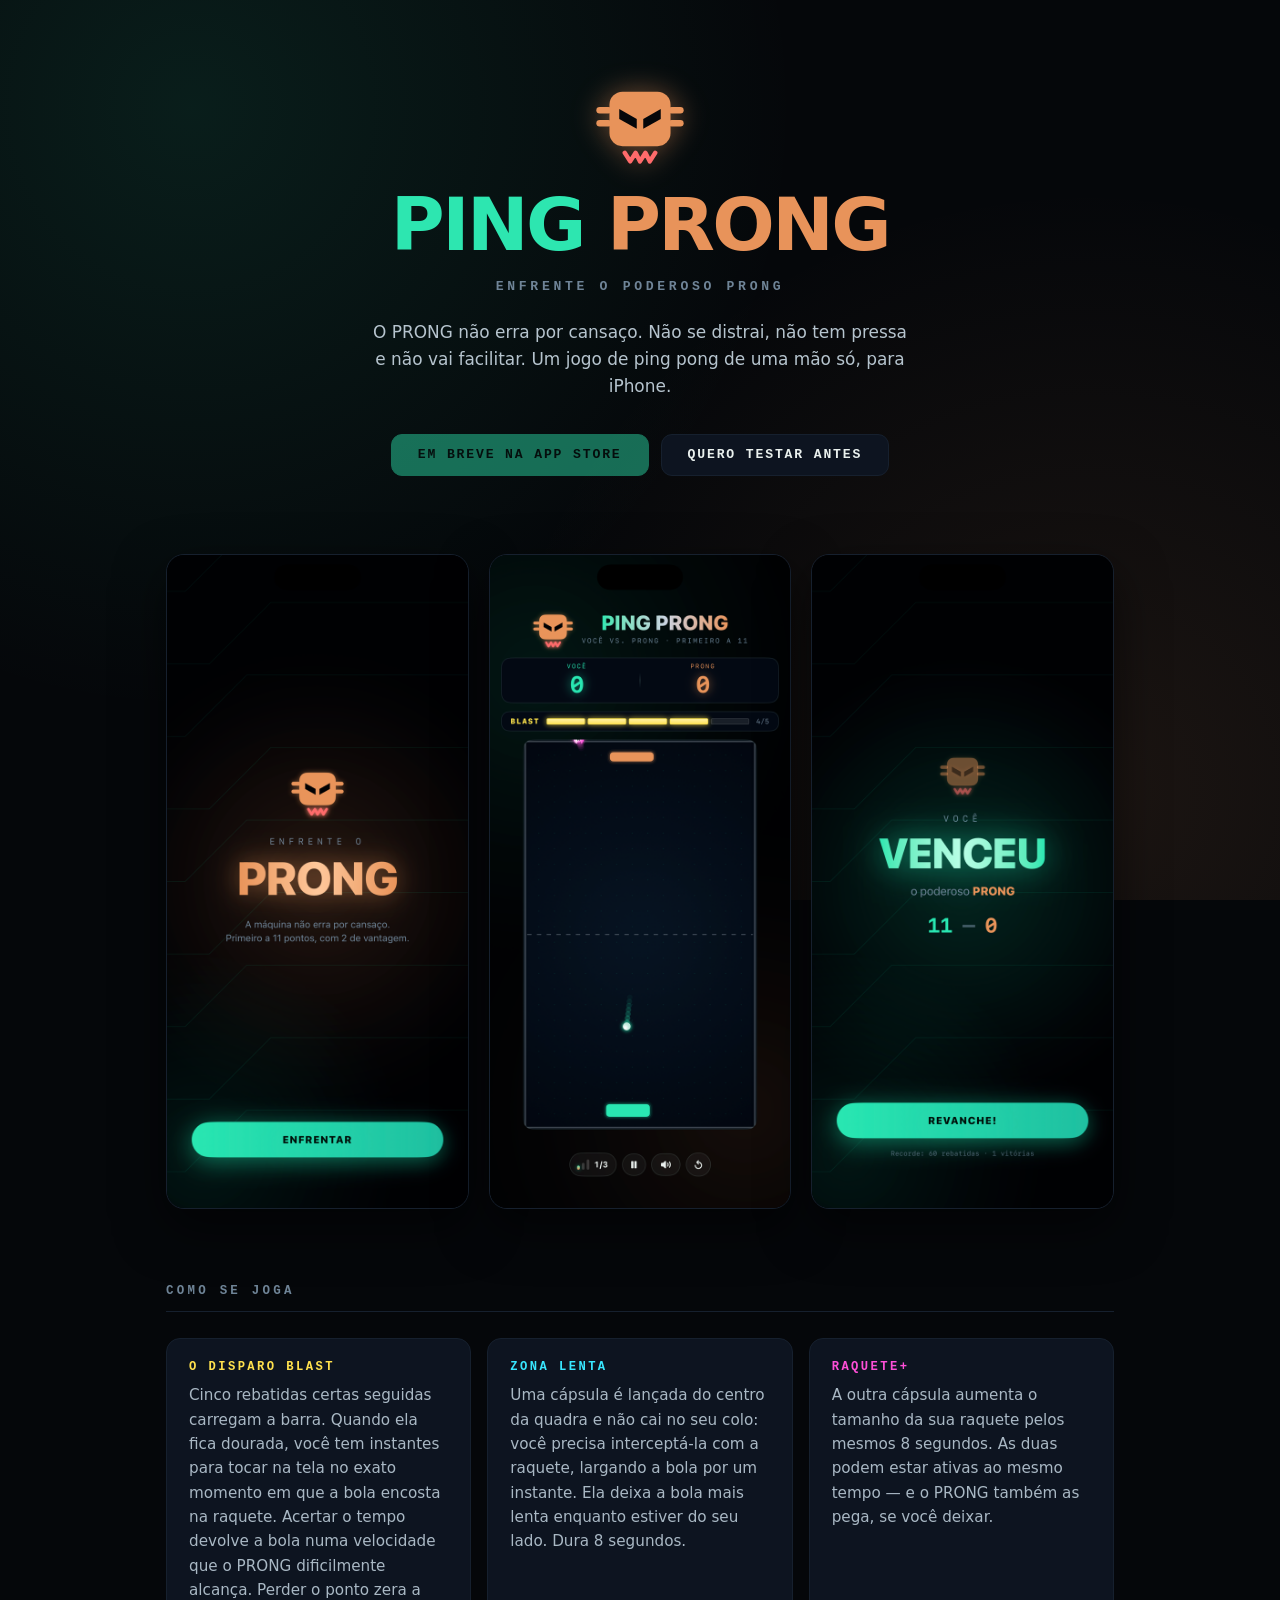
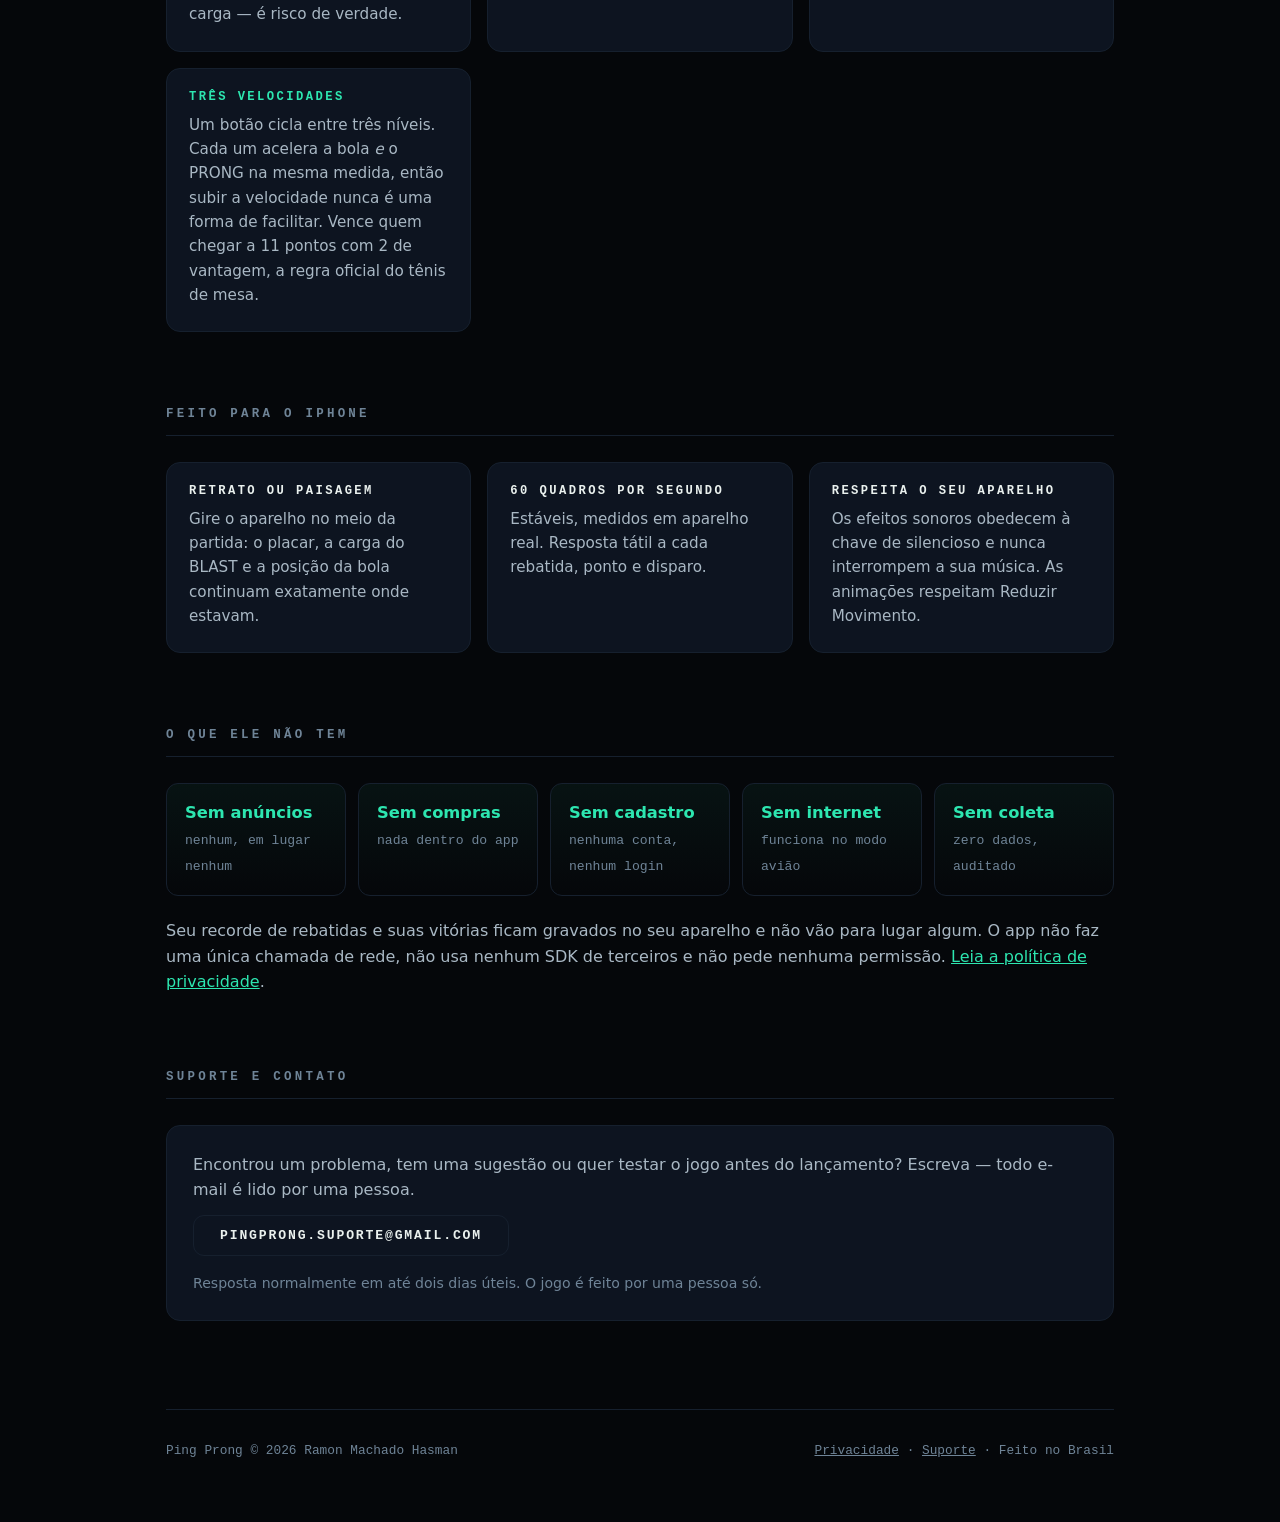
==== index.html @ 51d57780 "Página do Ping Prong" ====
<!doctype html>
<html lang="pt-BR">
<head>
<meta charset="utf-8">
<meta name="viewport" content="width=device-width, initial-scale=1">
<title>Ping Prong — Enfrente o poderoso PRONG</title>
<meta name="description" content="Jogo de ping pong para iPhone. Sem anúncios, sem compras dentro do app, sem coleta de dados. Compre uma vez e jogue offline, para sempre.">

<meta property="og:type" content="website">
<meta property="og:title" content="Ping Prong — Enfrente o poderoso PRONG">
<meta property="og:description" content="Sem anúncios, sem compras dentro do app e sem coleta de dados. Compre uma vez e jogue offline, para sempre.">
<meta property="og:image" content="icone.png">
<meta name="twitter:card" content="summary_large_image">
<link rel="icon" href="icone-web.png">

<style>
  :root{
    --bg0:#05070A; --bg1:#0B111A; --panel:#0D1420; --edge:#16202E;
    --mint:#2DE6B0; --copper:#E8935A; --danger:#FF6B6B;
    --cyan:#38E7FF; --magenta:#FF4FD8; --gold:#FFE14D;
    --ink:#EAF1EE; --muted:#6F8497;
    --mono: ui-monospace, SFMono-Regular, Menlo, "SF Mono", monospace;
    --sans: -apple-system, BlinkMacSystemFont, "Segoe UI", system-ui, sans-serif;
  }
  *{ box-sizing:border-box; }
  html{ scroll-behavior:smooth; }
  body{
    margin:0; background:var(--bg0); color:var(--ink);
    font:16px/1.6 var(--sans); -webkit-font-smoothing:antialiased;
    background-image:
      radial-gradient(circle at 15% 12%, rgba(45,230,176,.10), transparent 45%),
      radial-gradient(circle at 85% 88%, rgba(232,147,90,.10), transparent 45%);
    background-attachment:fixed;
  }
  .wrap{ max-width:62rem; margin:0 auto; padding:0 22px; }
  a{ color:var(--mint); }

  /* ---------- topo ---------- */
  header{ padding:72px 0 8px; text-align:center; }
  .mark{ width:96px; height:96px; display:block; margin:0 auto 22px;
         filter:drop-shadow(0 0 14px rgba(232,147,90,.45)); }
  h1{
    font:800 clamp(2.6rem,9vw,4.6rem)/0.95 var(--sans);
    letter-spacing:-.035em; margin:0; text-transform:uppercase;
  }
  h1 .p1{ color:var(--mint); } h1 .p2{ color:var(--copper); }
  .sub{
    font:600 .82rem/1 var(--mono); letter-spacing:.28em; text-transform:uppercase;
    color:var(--muted); margin:20px 0 0;
  }
  .pitch{ max-width:34rem; margin:26px auto 0; color:#B6C4CE; font-size:1.06rem; }

  /* ---------- botões ---------- */
  .cta{ display:flex; gap:12px; justify-content:center; flex-wrap:wrap; margin:34px 0 0; }
  .btn{
    display:inline-block; padding:13px 26px; border-radius:11px;
    font:700 .82rem/1 var(--mono); letter-spacing:.14em; text-transform:uppercase;
    text-decoration:none; border:1px solid var(--edge); transition:.16s;
  }
  .btn-primary{ background:var(--mint); color:#04120D; border-color:var(--mint); }
  .btn-primary:hover{ box-shadow:0 0 26px rgba(45,230,176,.4); transform:translateY(-1px); }
  .btn-ghost{ background:var(--panel); color:var(--ink); }
  .btn-ghost:hover{ border-color:var(--mint); color:var(--mint); }
  .btn[aria-disabled="true"]{ opacity:.45; pointer-events:none; }

  /* ---------- capturas ---------- */
  .shots{
    display:grid; grid-template-columns:repeat(3,1fr); gap:20px;
    margin:70px 0 0; align-items:start;
  }
  .shots img{
    width:100%; height:auto; display:block; border-radius:18px;
    border:1px solid var(--edge); box-shadow:0 18px 50px rgba(0,0,0,.55);
  }
  @media (max-width:640px){ .shots{ grid-template-columns:1fr; max-width:20rem; margin-inline:auto; } }

  /* ---------- seções ---------- */
  section{ padding:76px 0 0; }
  h2{
    font:700 .78rem/1 var(--mono); letter-spacing:.26em; text-transform:uppercase;
    color:var(--muted); margin:0 0 26px; padding-bottom:14px;
    border-bottom:1px solid var(--edge);
  }
  .cards{ display:grid; grid-template-columns:repeat(auto-fit,minmax(15rem,1fr)); gap:16px; }
  .card{
    background:var(--panel); border:1px solid var(--edge);
    border-radius:14px; padding:22px 22px 24px;
  }
  .card h3{
    font:700 .76rem/1 var(--mono); letter-spacing:.2em; text-transform:uppercase;
    margin:0 0 10px;
  }
  .card p{ margin:0; color:#A9B8C4; font-size:.95rem; }
  .c-gold h3{ color:var(--gold); }
  .c-cyan h3{ color:var(--cyan); }
  .c-mag h3{ color:var(--magenta); }
  .c-mint h3{ color:var(--mint); }

  /* ---------- o que não tem ---------- */
  .nots{ display:grid; grid-template-columns:repeat(auto-fit,minmax(11rem,1fr)); gap:12px; }
  .not{
    border:1px solid var(--edge); border-radius:12px; padding:18px;
    background:linear-gradient(180deg, rgba(45,230,176,.05), transparent);
  }
  .not b{ display:block; font:700 1.02rem/1.3 var(--sans); color:var(--mint); margin-bottom:3px; }
  .not span{ font:.82rem/1.4 var(--mono); color:var(--muted); }

  /* ---------- suporte ---------- */
  .box{
    background:var(--panel); border:1px solid var(--edge);
    border-radius:14px; padding:26px;
  }
  .box p{ margin:0 0 12px; color:#A9B8C4; }
  .box p:last-child{ margin-bottom:0; }

  footer{
    margin-top:88px; padding:30px 0 60px; border-top:1px solid var(--edge);
    font:.8rem/1.7 var(--mono); color:var(--muted);
    display:flex; gap:18px; flex-wrap:wrap; justify-content:space-between;
  }
  footer a{ color:var(--muted); }
  footer a:hover{ color:var(--mint); }
</style>
</head>
<body>
<div class="wrap">

  <header>
    <!-- A marca do PRONG, os mesmos caminhos de ProngMark.swift (espaço 88x88) -->
    <svg class="mark" viewBox="0 0 88 88" xmlns="http://www.w3.org/2000/svg" aria-hidden="true">
      <g fill="#E8935A">
        <rect x="4"  y="32" width="14" height="6" rx="3"/>
        <rect x="70" y="32" width="14" height="6" rx="3"/>
        <rect x="4"  y="44" width="14" height="6" rx="3"/>
        <rect x="70" y="44" width="14" height="6" rx="3"/>
        <rect x="16" y="18" width="56" height="50" rx="12"/>
      </g>
      <polyline points="30,74 35,82 40,74 44,82 49,74 53,82 58,74"
                fill="none" stroke="#FF6B6B" stroke-width="4"
                stroke-linecap="round" stroke-linejoin="round"/>
      <g fill="#05070A">
        <polygon points="25,34 41,43 41,52 25,43"/>
        <polygon points="63,34 47,43 47,52 63,43"/>
      </g>
    </svg>

    <h1><span class="p1">Ping</span> <span class="p2">Prong</span></h1>
    <p class="sub">Enfrente o poderoso PRONG</p>
    <p class="pitch">
      O PRONG não erra por cansaço. Não se distrai, não tem pressa
      e não vai facilitar. Um jogo de ping pong de uma mão só, para iPhone.
    </p>

    <!-- TROQUE quando a ficha estiver publicada: href da App Store e do TestFlight -->
    <div class="cta">
      <a class="btn btn-primary" href="#" aria-disabled="true">Em breve na App Store</a>
      <a class="btn btn-ghost" href="#suporte">Quero testar antes</a>
    </div>
  </header>

  <div class="shots">
    <img src="capturas/1-abertura-web.png" width="660" height="1434" loading="lazy"
         alt="Tela de abertura do Ping Prong, com a marca do PRONG e o botão Enfrentar.">
    <img src="capturas/2-partida-web.png" width="660" height="1434" loading="lazy"
         alt="Partida em andamento: quadra em estética de placa de circuito, placar e barra do BLAST.">
    <img src="capturas/3-vitoria-web.png" width="660" height="1434" loading="lazy"
         alt="Tela de fim de set mostrando a vitória do jogador e o botão Revanche.">
  </div>

  <section id="jogo">
    <h2>Como se joga</h2>
    <div class="cards">
      <div class="card c-gold">
        <h3>O disparo BLAST</h3>
        <p>Cinco rebatidas certas seguidas carregam a barra. Quando ela fica dourada,
           você tem instantes para tocar na tela no exato momento em que a bola encosta
           na raquete. Acertar o tempo devolve a bola numa velocidade que o PRONG
           dificilmente alcança. Perder o ponto zera a carga — é risco de verdade.</p>
      </div>
      <div class="card c-cyan">
        <h3>Zona Lenta</h3>
        <p>Uma cápsula é lançada do centro da quadra e não cai no seu colo: você
           precisa interceptá-la com a raquete, largando a bola por um instante.
           Ela deixa a bola mais lenta enquanto estiver do seu lado. Dura 8 segundos.</p>
      </div>
      <div class="card c-mag">
        <h3>Raquete+</h3>
        <p>A outra cápsula aumenta o tamanho da sua raquete pelos mesmos 8 segundos.
           As duas podem estar ativas ao mesmo tempo — e o PRONG também as pega,
           se você deixar.</p>
      </div>
      <div class="card c-mint">
        <h3>Três velocidades</h3>
        <p>Um botão cicla entre três níveis. Cada um acelera a bola <em>e</em> o PRONG
           na mesma medida, então subir a velocidade nunca é uma forma de facilitar.
           Vence quem chegar a 11 pontos com 2 de vantagem, a regra oficial do
           tênis de mesa.</p>
      </div>
    </div>
  </section>

  <section id="feito-para-iphone">
    <h2>Feito para o iPhone</h2>
    <div class="cards">
      <div class="card">
        <h3 style="color:var(--ink)">Retrato ou paisagem</h3>
        <p>Gire o aparelho no meio da partida: o placar, a carga do BLAST e a posição
           da bola continuam exatamente onde estavam.</p>
      </div>
      <div class="card">
        <h3 style="color:var(--ink)">60 quadros por segundo</h3>
        <p>Estáveis, medidos em aparelho real. Resposta tátil a cada rebatida,
           ponto e disparo.</p>
      </div>
      <div class="card">
        <h3 style="color:var(--ink)">Respeita o seu aparelho</h3>
        <p>Os efeitos sonoros obedecem à chave de silencioso e nunca interrompem a sua
           música. As animações respeitam Reduzir Movimento.</p>
      </div>
    </div>
  </section>

  <section id="o-que-nao-tem">
    <h2>O que ele não tem</h2>
    <div class="nots">
      <div class="not"><b>Sem anúncios</b><span>nenhum, em lugar nenhum</span></div>
      <div class="not"><b>Sem compras</b><span>nada dentro do app</span></div>
      <div class="not"><b>Sem cadastro</b><span>nenhuma conta, nenhum login</span></div>
      <div class="not"><b>Sem internet</b><span>funciona no modo avião</span></div>
      <div class="not"><b>Sem coleta</b><span>zero dados, auditado</span></div>
    </div>
    <p style="margin:22px 0 0; color:#A9B8C4;">
      Seu recorde de rebatidas e suas vitórias ficam gravados no seu aparelho e não
      vão para lugar algum. O app não faz uma única chamada de rede, não usa nenhum
      SDK de terceiros e não pede nenhuma permissão.
      <a href="privacidade.html">Leia a política de privacidade</a>.
    </p>
  </section>

  <section id="suporte">
    <h2>Suporte e contato</h2>
    <div class="box">
      <p>Encontrou um problema, tem uma sugestão ou quer testar o jogo antes do
         lançamento? Escreva — todo e-mail é lido por uma pessoa.</p>
      <!-- TROQUE pelo e-mail de suporte definitivo antes de publicar -->
      <p><a class="btn btn-ghost" href="mailto:pingprong.suporte@gmail.com">pingprong.suporte@gmail.com</a></p>
      <p style="font-size:.88rem; color:var(--muted); margin-top:16px;">
        Resposta normalmente em até dois dias úteis. O jogo é feito por uma pessoa só.
      </p>
    </div>
  </section>

  <footer>
    <span>Ping Prong © 2026 Ramon Machado Hasman</span>
    <span>
      <a href="privacidade.html">Privacidade</a> ·
      <a href="#suporte">Suporte</a> ·
      Feito no Brasil
    </span>
  </footer>

</div>
</body>
</html>
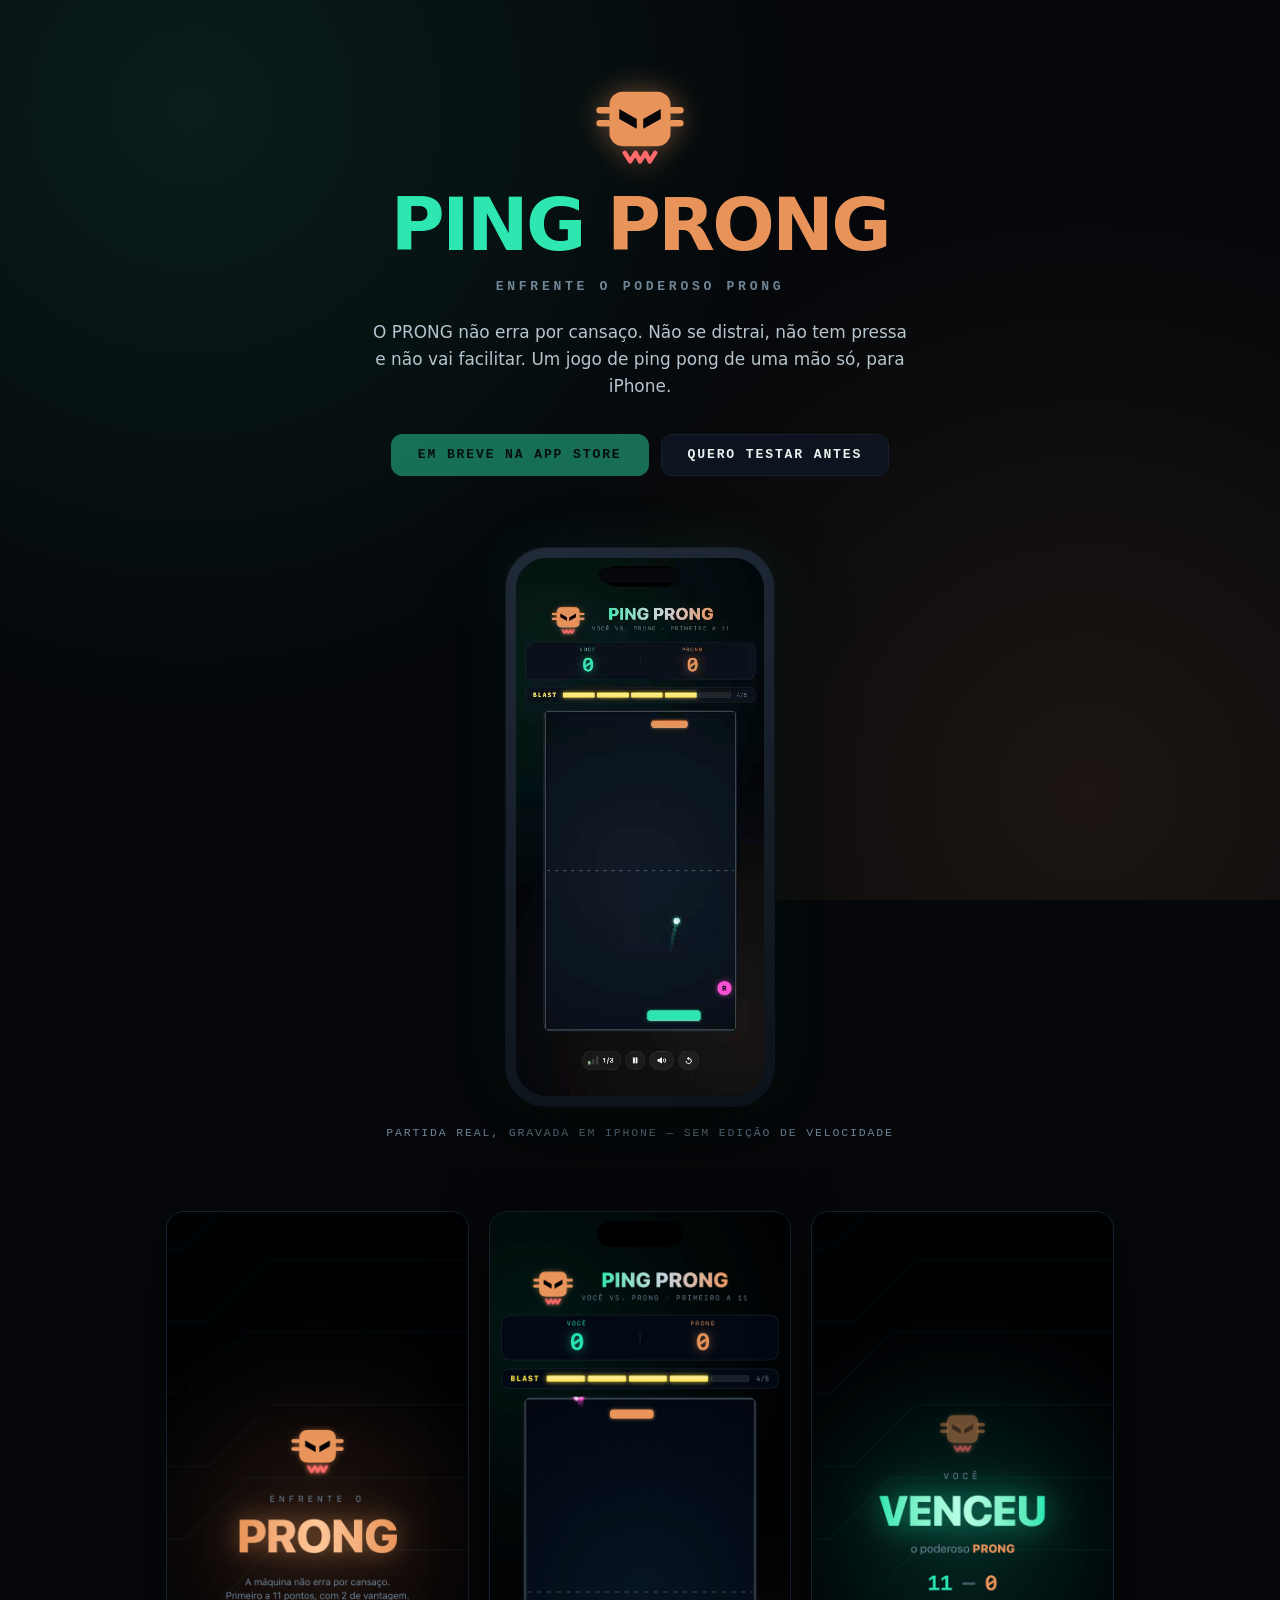
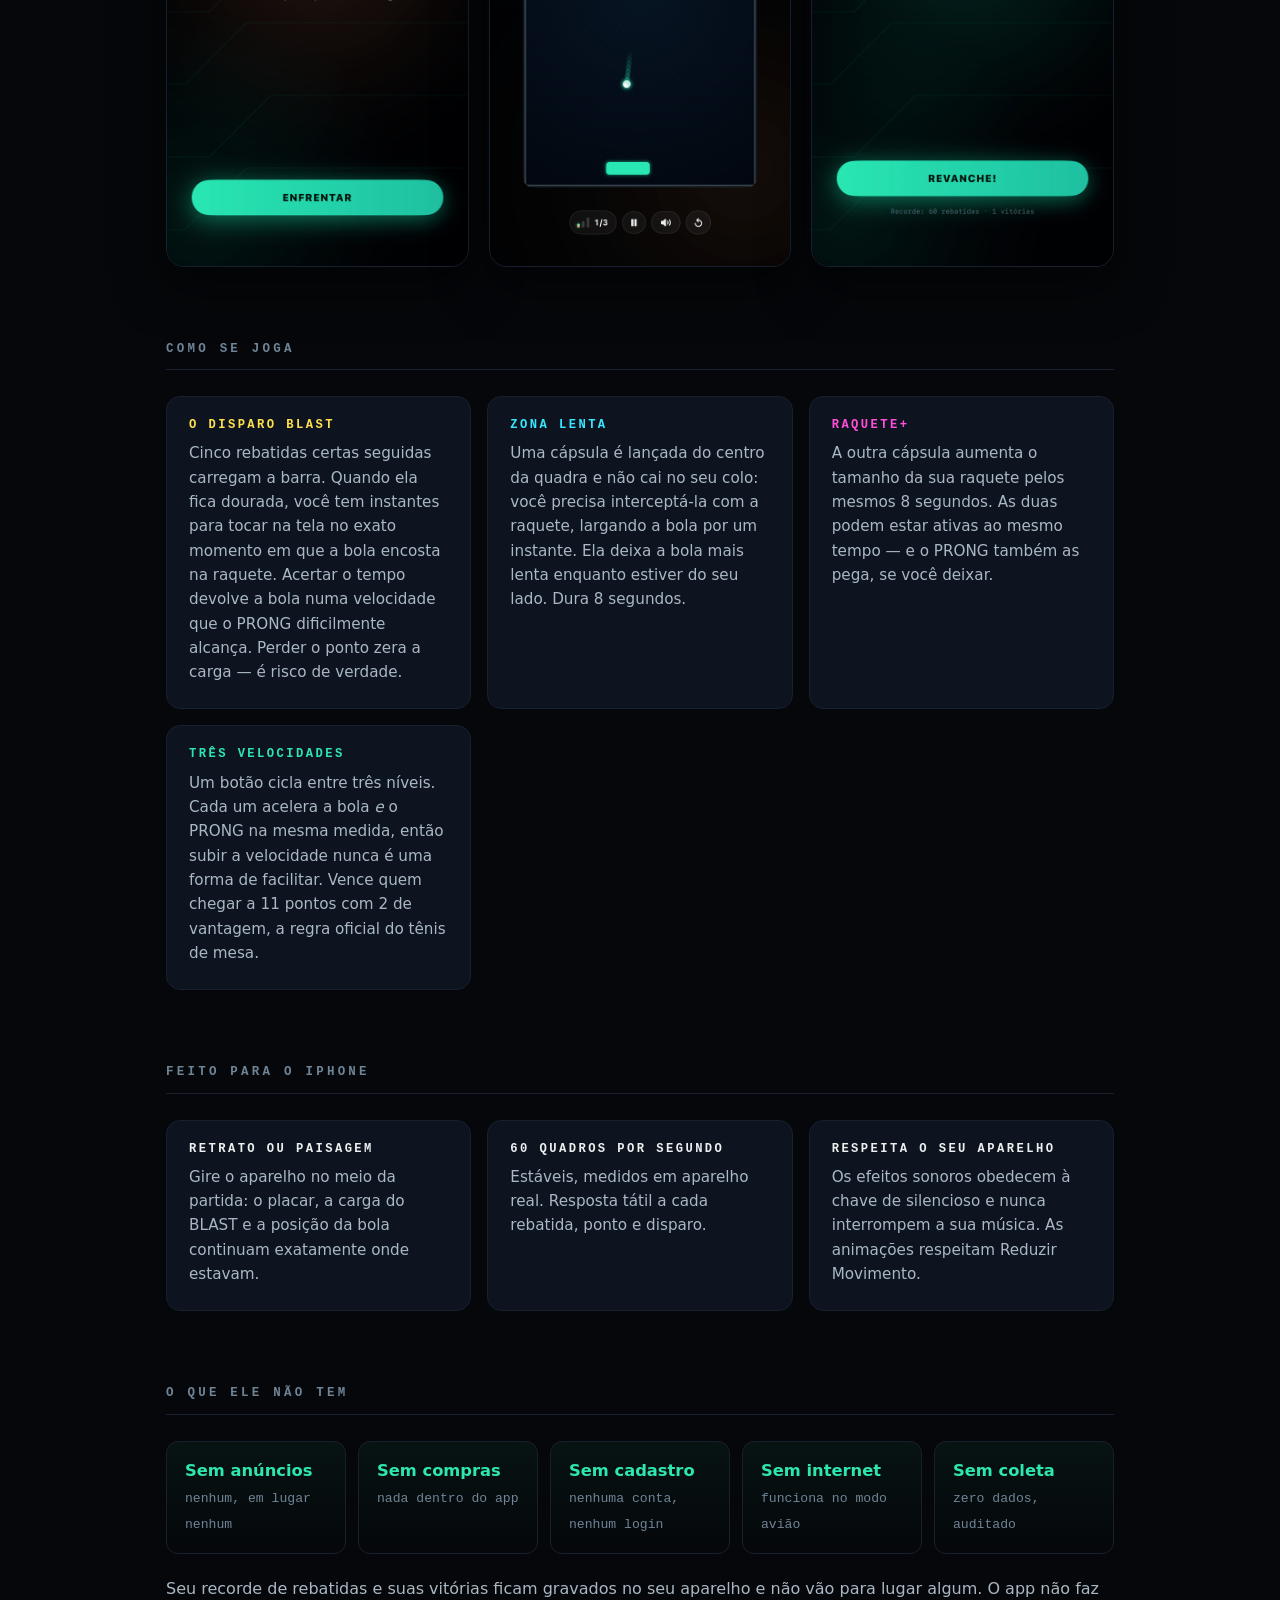
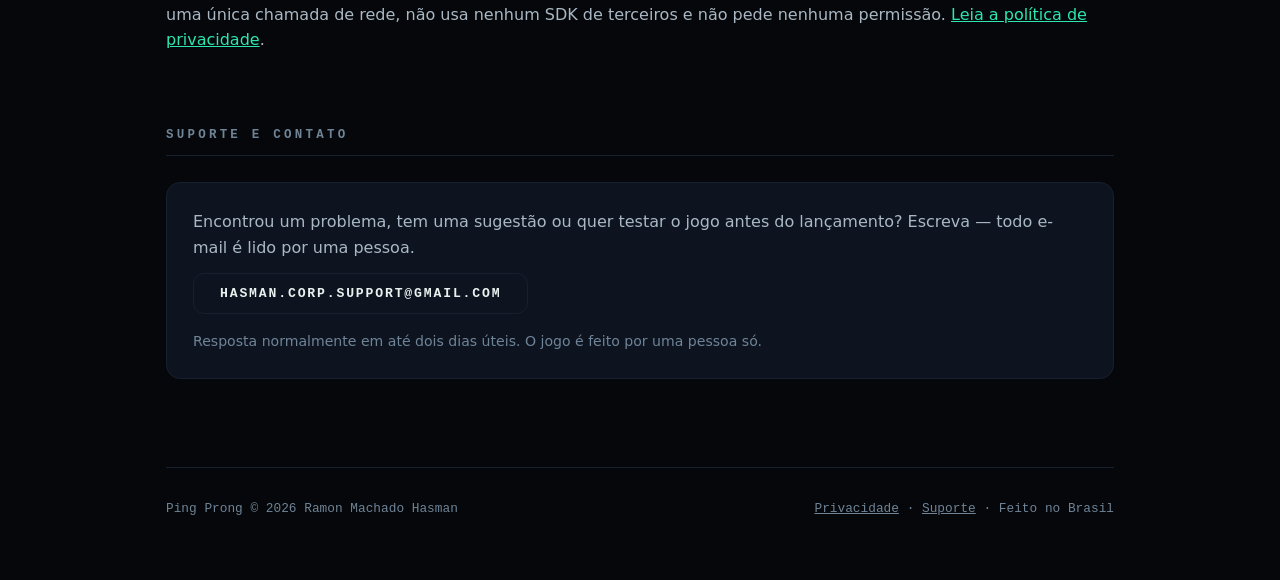
==== commit 1338b0a5: "Video do gameplay em laco na pagina" ====
--- a/index.html
+++ b/index.html
@@ -62,6 +62,29 @@
   .btn-ghost{ background:var(--panel); color:var(--ink); }
   .btn-ghost:hover{ border-color:var(--mint); color:var(--mint); }
   .btn[aria-disabled="true"]{ opacity:.45; pointer-events:none; }
+
+  /* ---------- demo em video ---------- */
+  .demo{ margin:64px 0 0; display:flex; justify-content:center; }
+  .phone{
+    position:relative; width:min(268px, 72vw);
+    padding:10px; border-radius:40px;
+    background:linear-gradient(160deg, #202A38, #0C1219);
+    box-shadow:0 26px 70px rgba(0,0,0,.7), 0 0 0 1px var(--edge),
+               0 0 60px rgba(45,230,176,.09);
+  }
+  .phone video{
+    display:block; width:100%; height:auto;
+    border-radius:31px; background:var(--bg0);
+  }
+  .phone::after{      /* a ilha dinamica, so pra dar leitura de iPhone */
+    content:""; position:absolute; top:20px; left:50%; transform:translateX(-50%);
+    width:31%; height:15px; border-radius:99px; background:#05070A;
+  }
+  .demo-legenda{
+    text-align:center; margin:18px 0 0;
+    font:.72rem/1.5 var(--mono); letter-spacing:.16em; text-transform:uppercase;
+    color:var(--muted);
+  }
 
   /* ---------- capturas ---------- */
   .shots{
@@ -158,6 +181,15 @@
     </div>
   </header>
 
+  <div class="demo">
+    <div class="phone">
+      <video src="gameplay.mp4" poster="gameplay-poster.png"
+             autoplay muted loop playsinline preload="metadata"
+             aria-label="Trecho de uma partida de Ping Prong: rally, captura de bônus e um disparo BLAST."></video>
+    </div>
+  </div>
+  <p class="demo-legenda">Partida real, gravada em iPhone — sem edição de velocidade</p>
+
   <div class="shots">
     <img src="capturas/1-abertura-web.png" width="660" height="1434" loading="lazy"
          alt="Tela de abertura do Ping Prong, com a marca do PRONG e o botão Enfrentar.">
@@ -242,8 +274,8 @@
     <div class="box">
       <p>Encontrou um problema, tem uma sugestão ou quer testar o jogo antes do
          lançamento? Escreva — todo e-mail é lido por uma pessoa.</p>
-      <!-- TROQUE pelo e-mail de suporte definitivo antes de publicar -->
-      <p><a class="btn btn-ghost" href="mailto:pingprong.suporte@gmail.com">pingprong.suporte@gmail.com</a></p>
+      <!-- E-mail de suporte oficial do app -->
+      <p><a class="btn btn-ghost" href="mailto:hasman.corp.support@gmail.com">hasman.corp.support@gmail.com</a></p>
       <p style="font-size:.88rem; color:var(--muted); margin-top:16px;">
         Resposta normalmente em até dois dias úteis. O jogo é feito por uma pessoa só.
       </p>
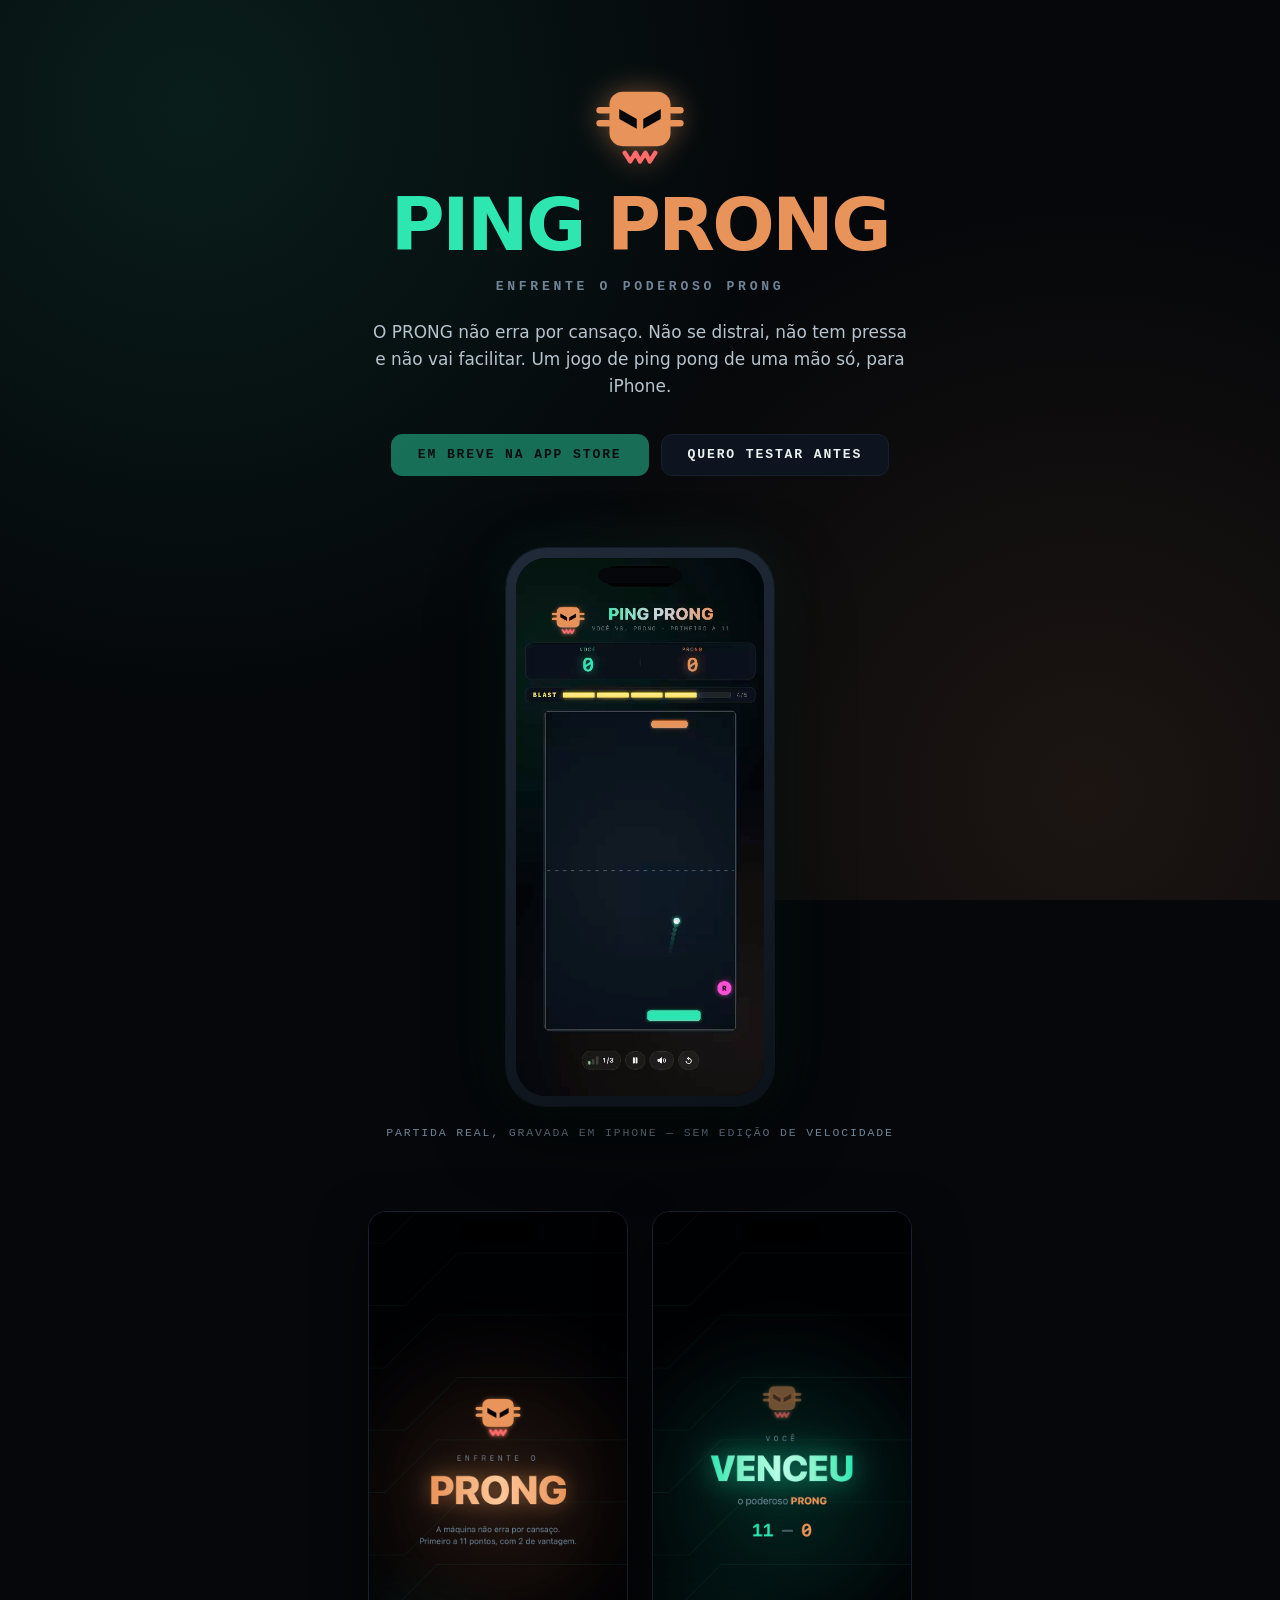
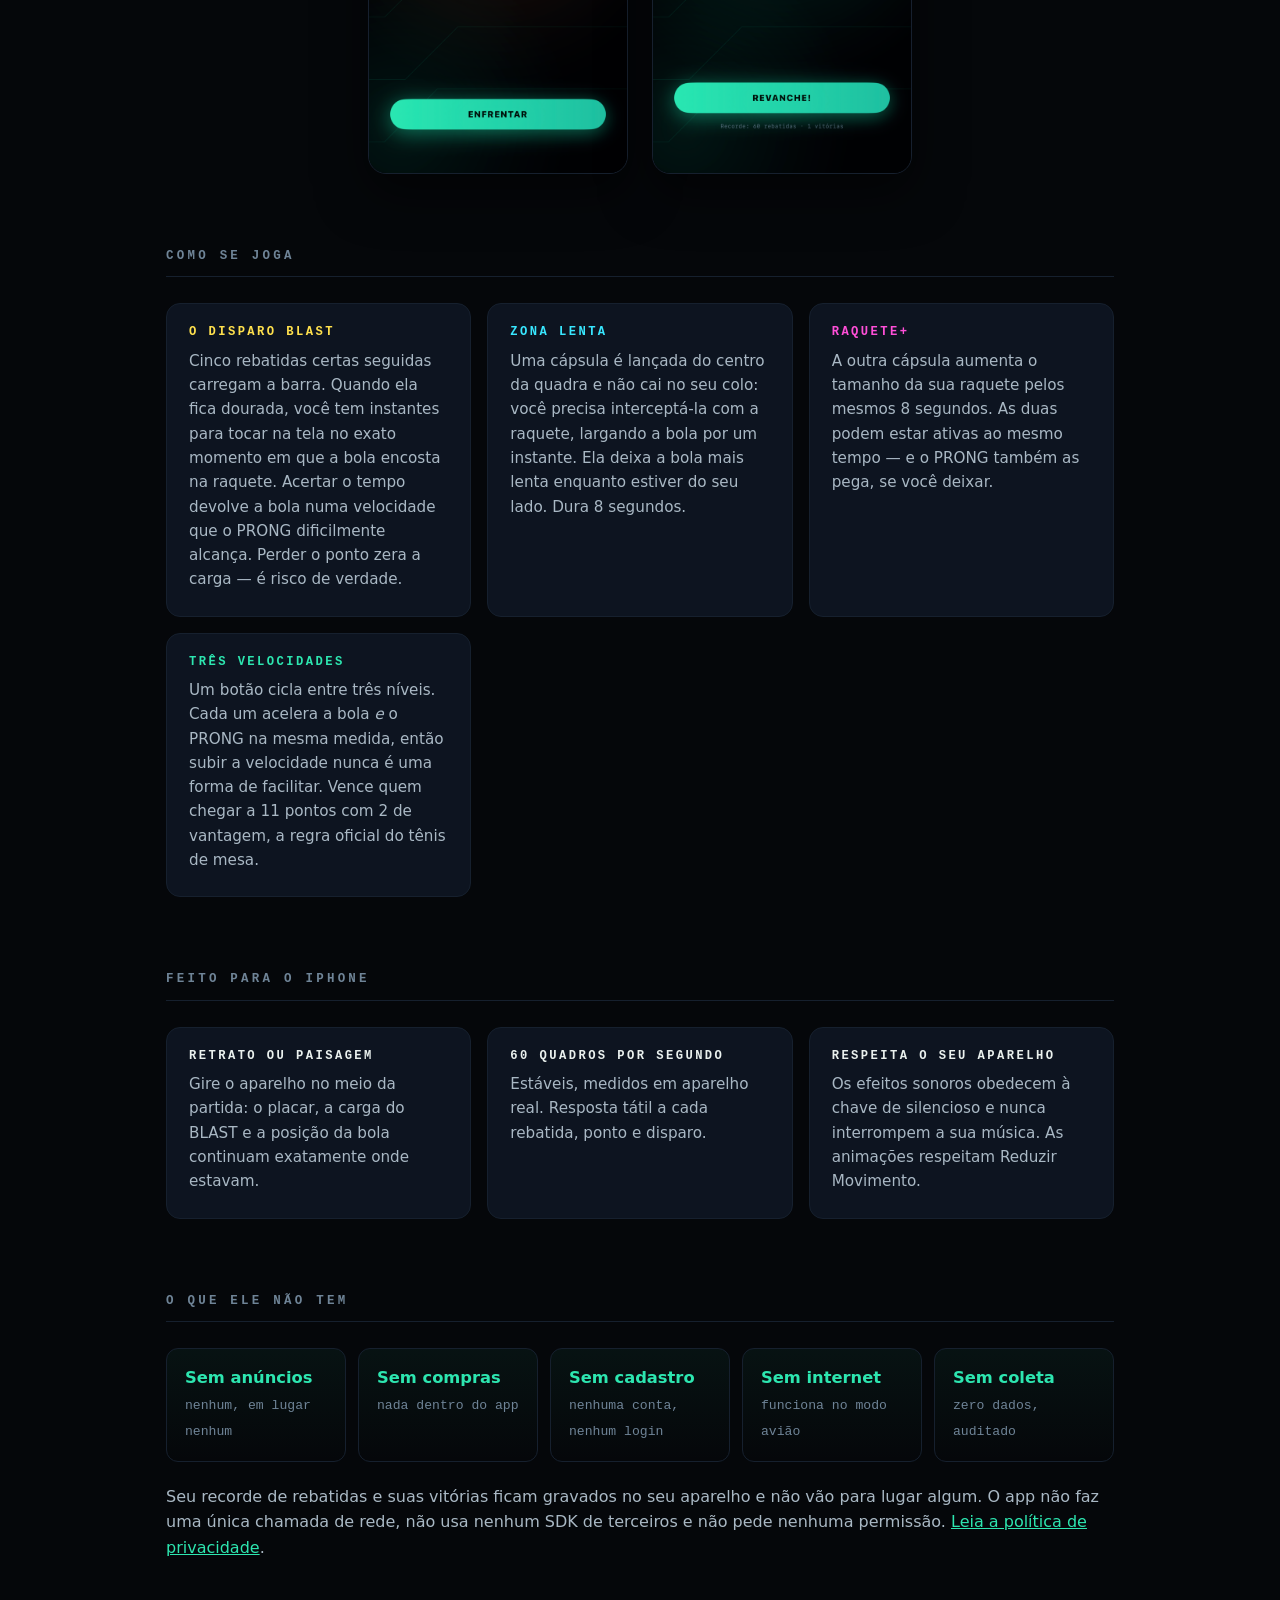
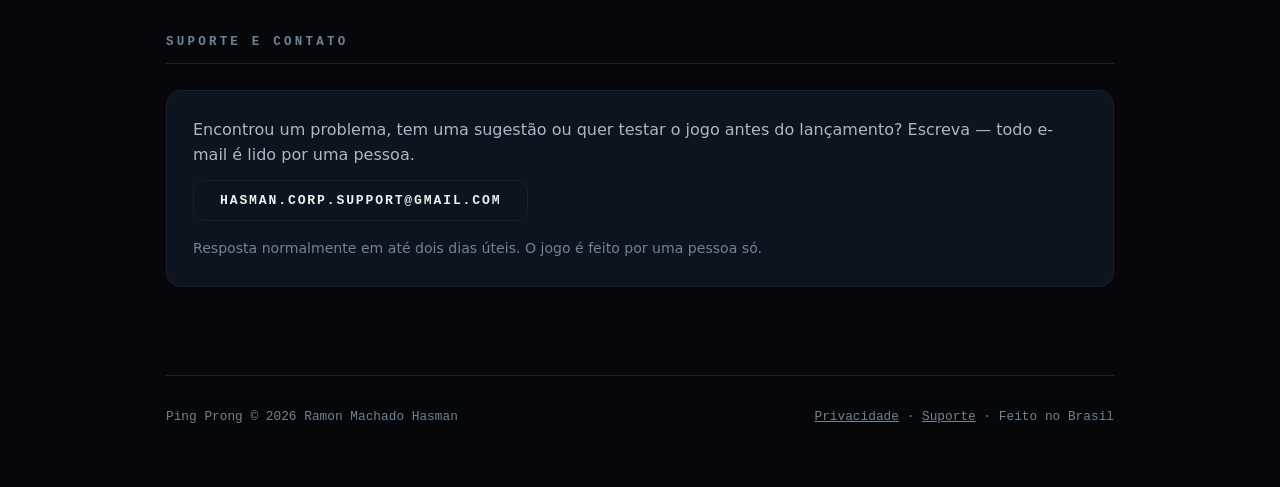
==== commit 7802bf0d: "Capturas: fora a da partida, que repetia o video" ====
--- a/index.html
+++ b/index.html
@@ -88,14 +88,14 @@
 
   /* ---------- capturas ---------- */
   .shots{
-    display:grid; grid-template-columns:repeat(3,1fr); gap:20px;
-    margin:70px 0 0; align-items:start;
+    display:grid; grid-template-columns:repeat(2,1fr); gap:24px;
+    margin:70px auto 0; align-items:start; max-width:34rem;
   }
   .shots img{
     width:100%; height:auto; display:block; border-radius:18px;
     border:1px solid var(--edge); box-shadow:0 18px 50px rgba(0,0,0,.55);
   }
-  @media (max-width:640px){ .shots{ grid-template-columns:1fr; max-width:20rem; margin-inline:auto; } }
+  @media (max-width:640px){ .shots{ grid-template-columns:1fr; max-width:19rem; } }
 
   /* ---------- seções ---------- */
   section{ padding:76px 0 0; }
@@ -193,8 +193,6 @@
   <div class="shots">
     <img src="capturas/1-abertura-web.png" width="660" height="1434" loading="lazy"
          alt="Tela de abertura do Ping Prong, com a marca do PRONG e o botão Enfrentar.">
-    <img src="capturas/2-partida-web.png" width="660" height="1434" loading="lazy"
-         alt="Partida em andamento: quadra em estética de placa de circuito, placar e barra do BLAST.">
     <img src="capturas/3-vitoria-web.png" width="660" height="1434" loading="lazy"
          alt="Tela de fim de set mostrando a vitória do jogador e o botão Revanche.">
   </div>
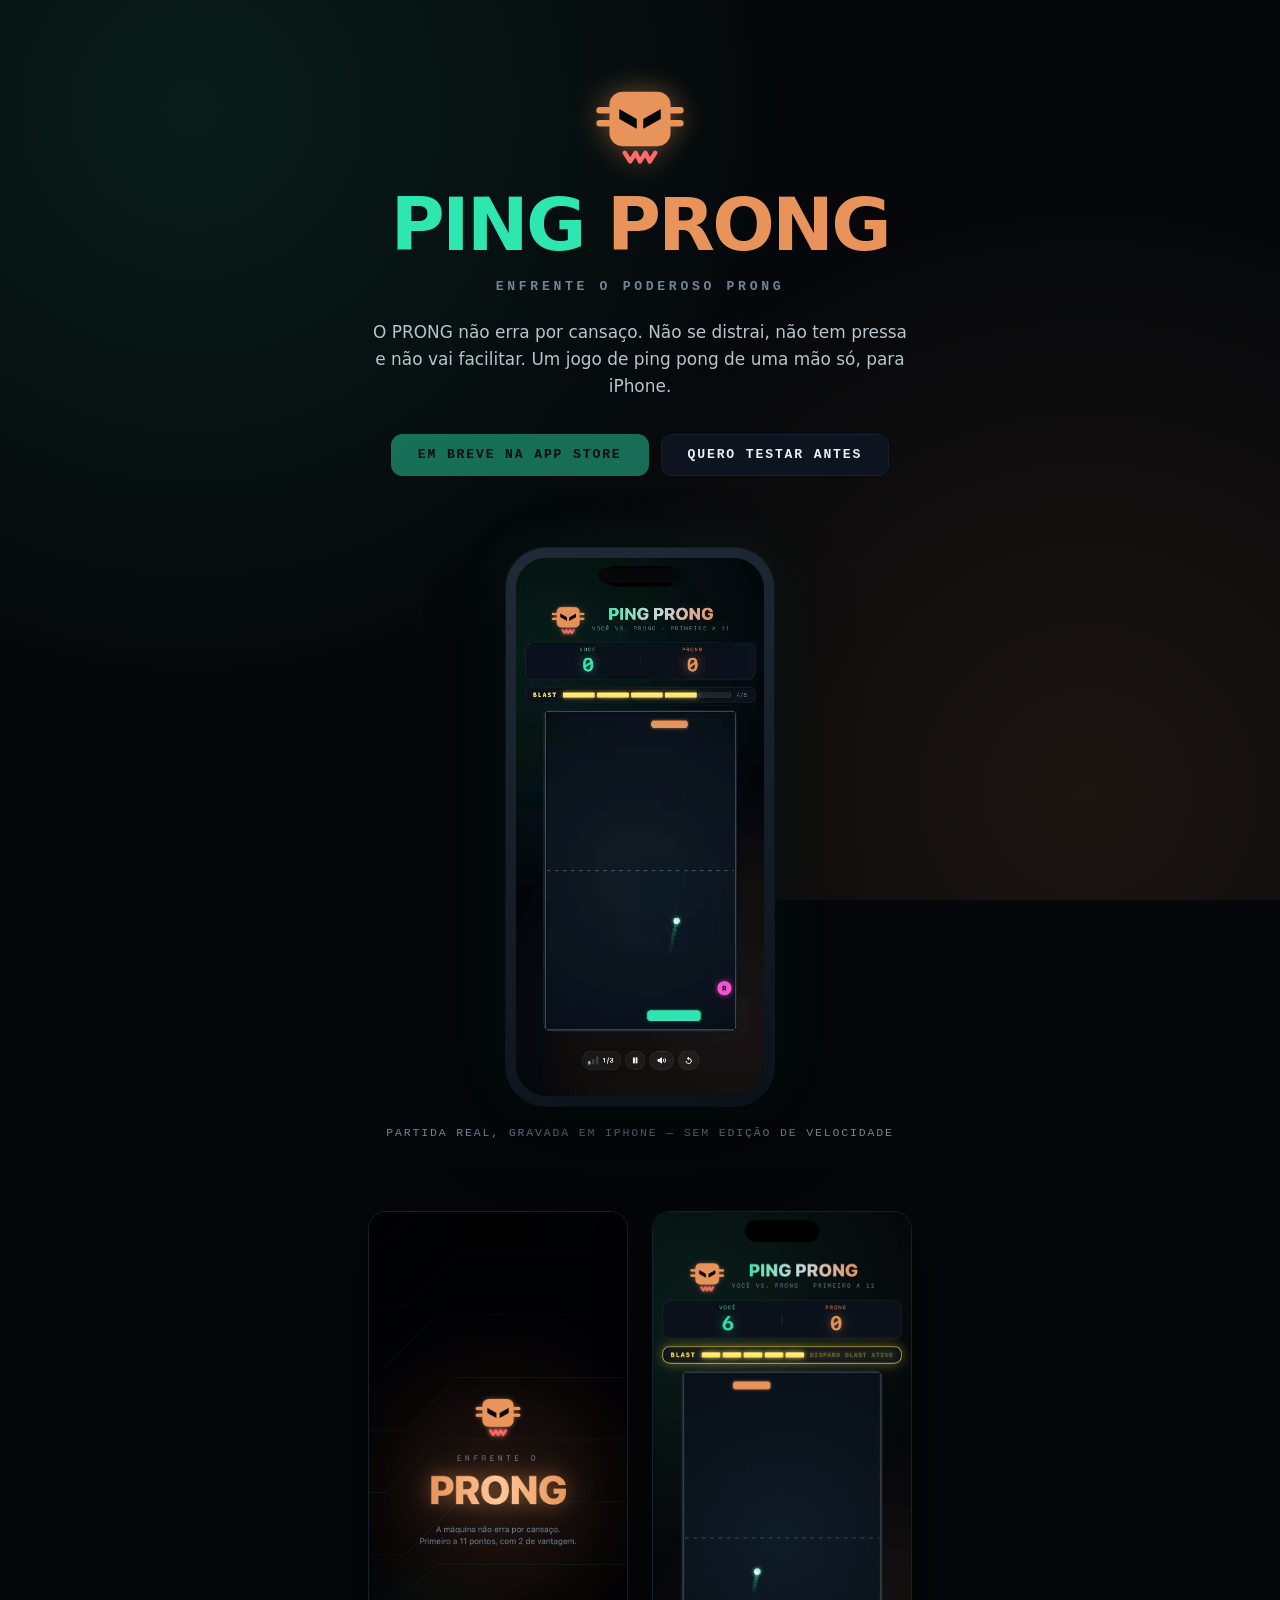
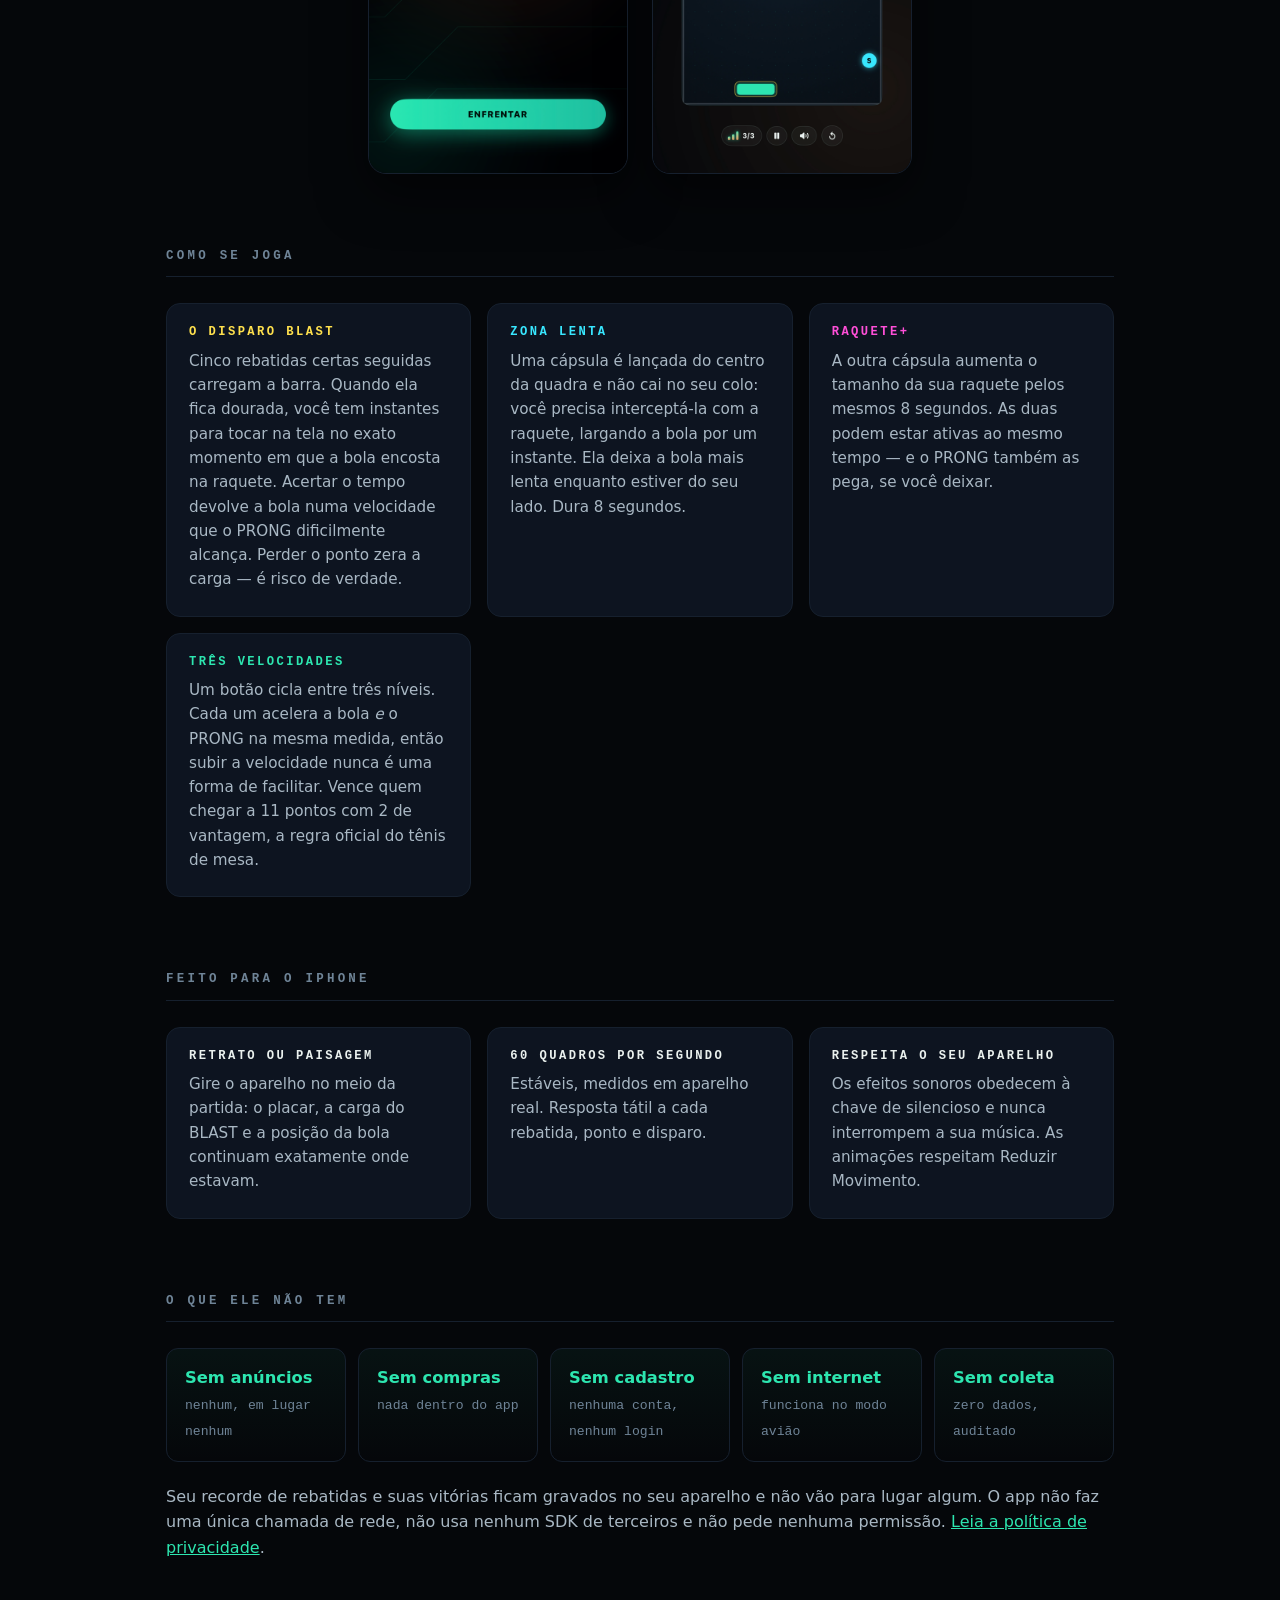
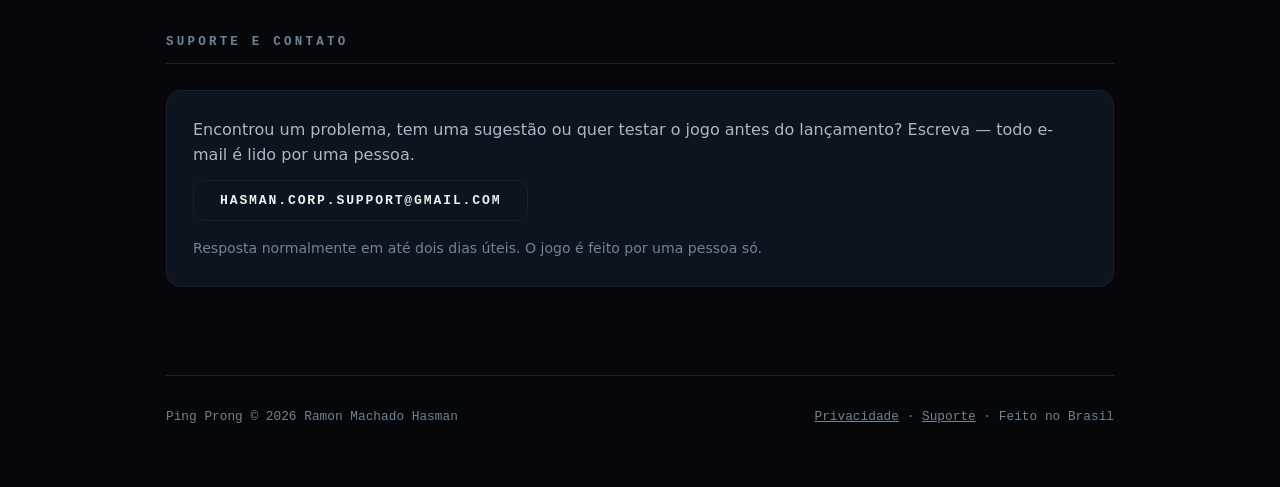
==== commit 1a1114a9: "Captura: sai a vitoria, entra o BLAST carregado" ====
--- a/index.html
+++ b/index.html
@@ -193,8 +193,8 @@
   <div class="shots">
     <img src="capturas/1-abertura-web.png" width="660" height="1434" loading="lazy"
          alt="Tela de abertura do Ping Prong, com a marca do PRONG e o botão Enfrentar.">
-    <img src="capturas/3-vitoria-web.png" width="660" height="1434" loading="lazy"
-         alt="Tela de fim de set mostrando a vitória do jogador e o botão Revanche.">
+    <img src="capturas/2-blast-web.png" width="660" height="1434" loading="lazy"
+         alt="Partida com a barra do BLAST carregada: barra dourada, anel dourado na raquete do jogador e uma cápsula de Zona Lenta na quadra.">
   </div>
 
   <section id="jogo">
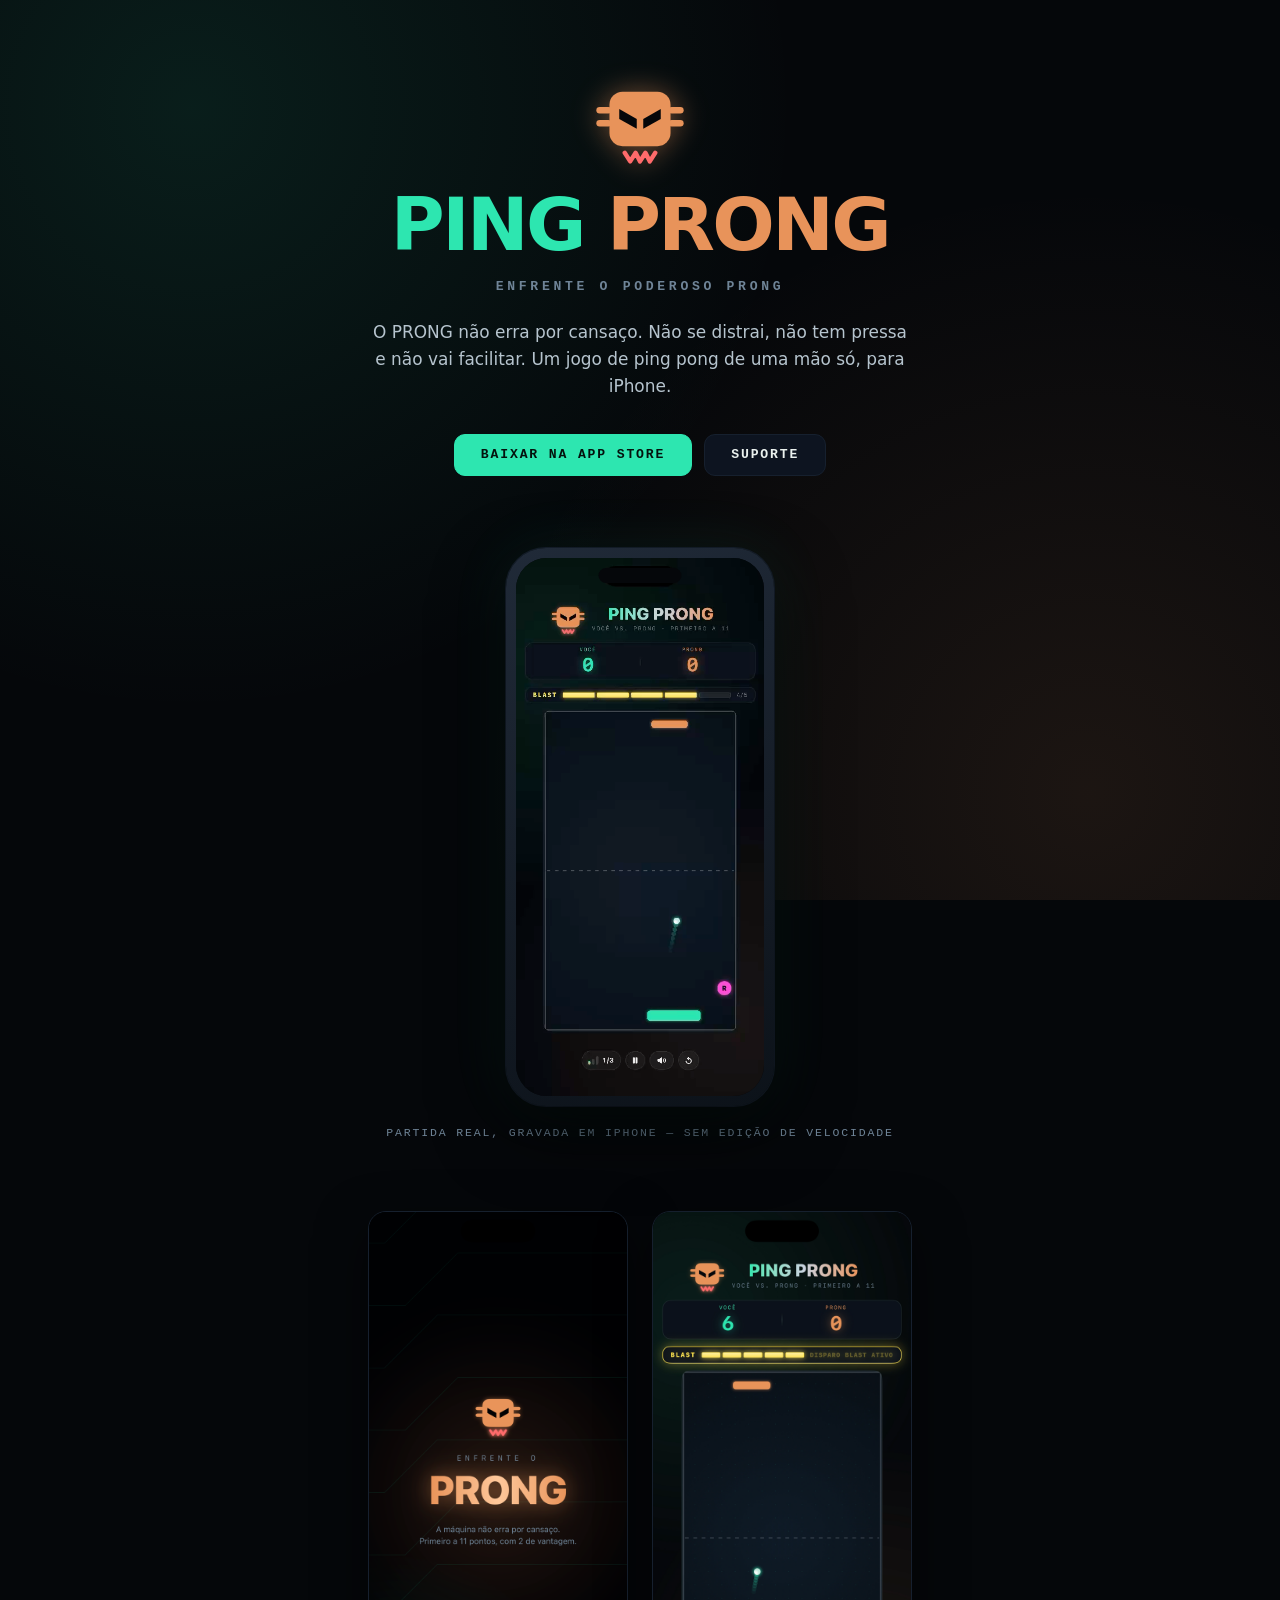
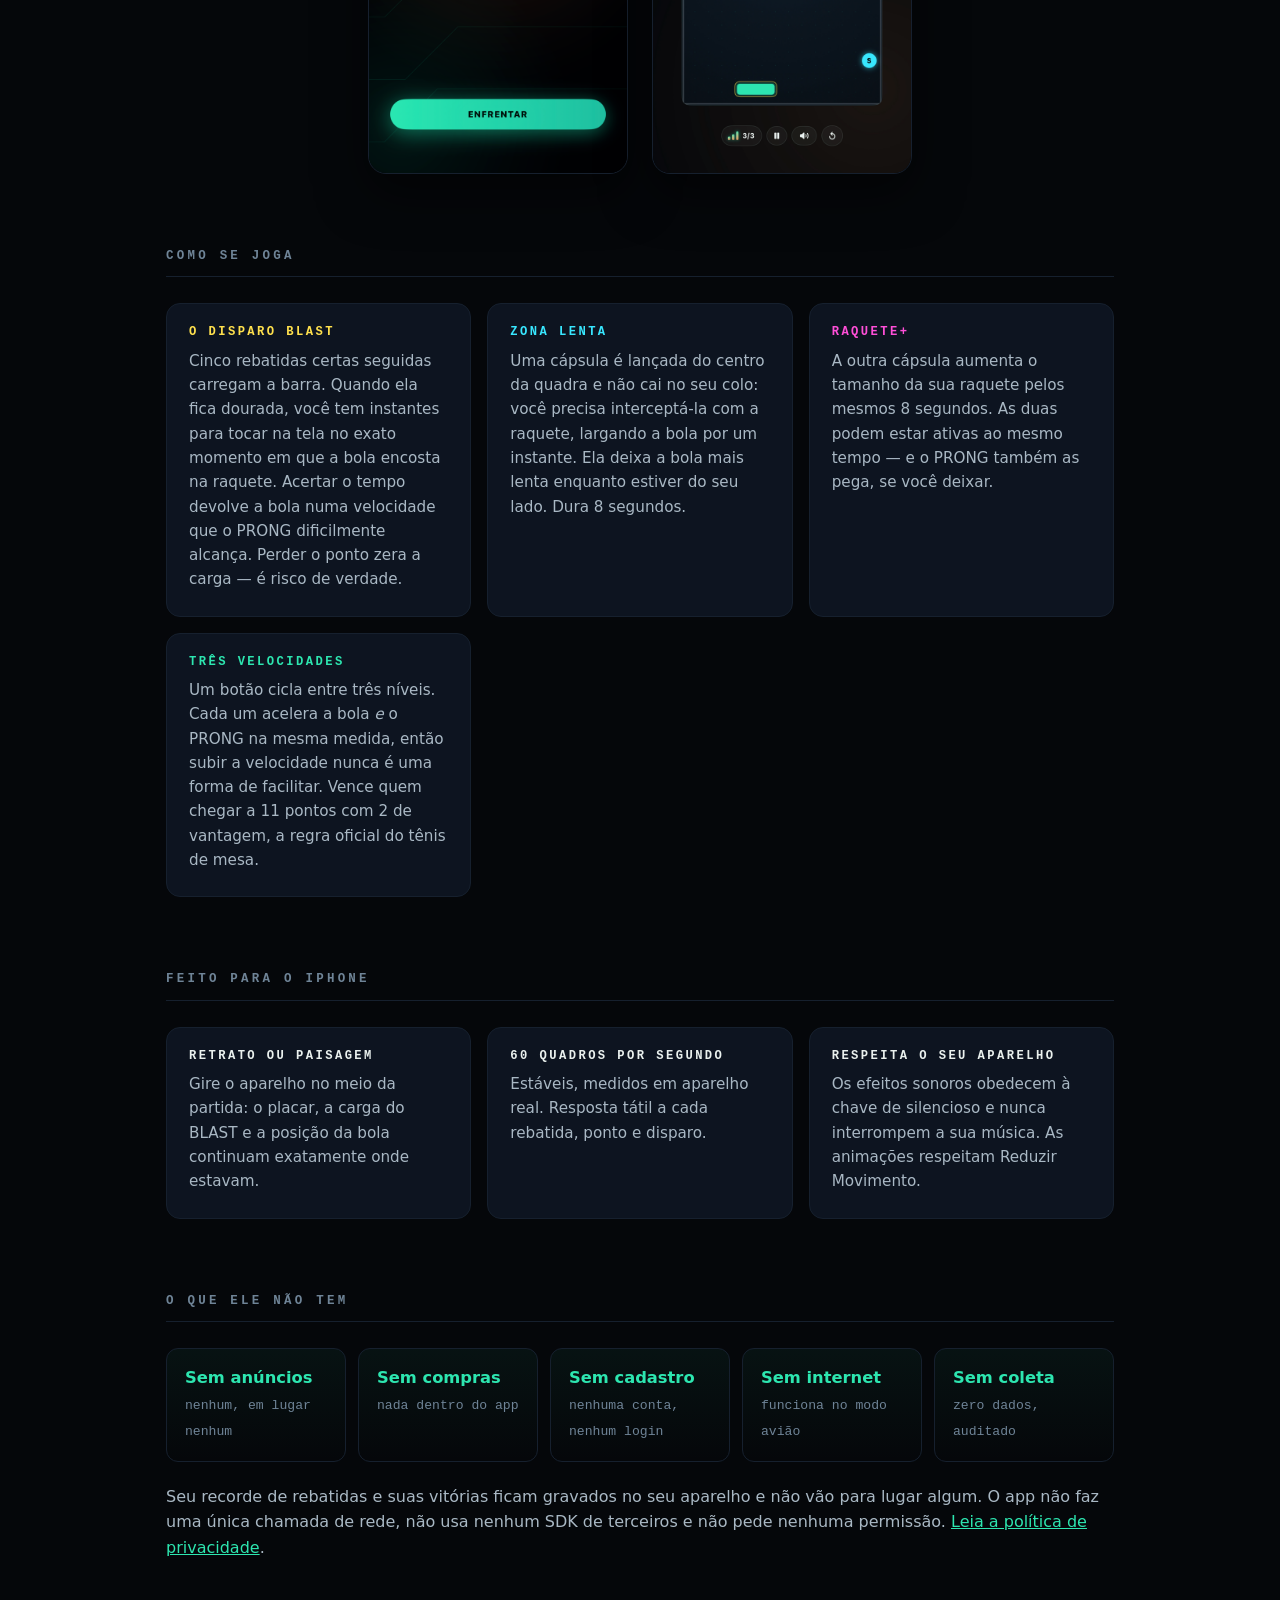
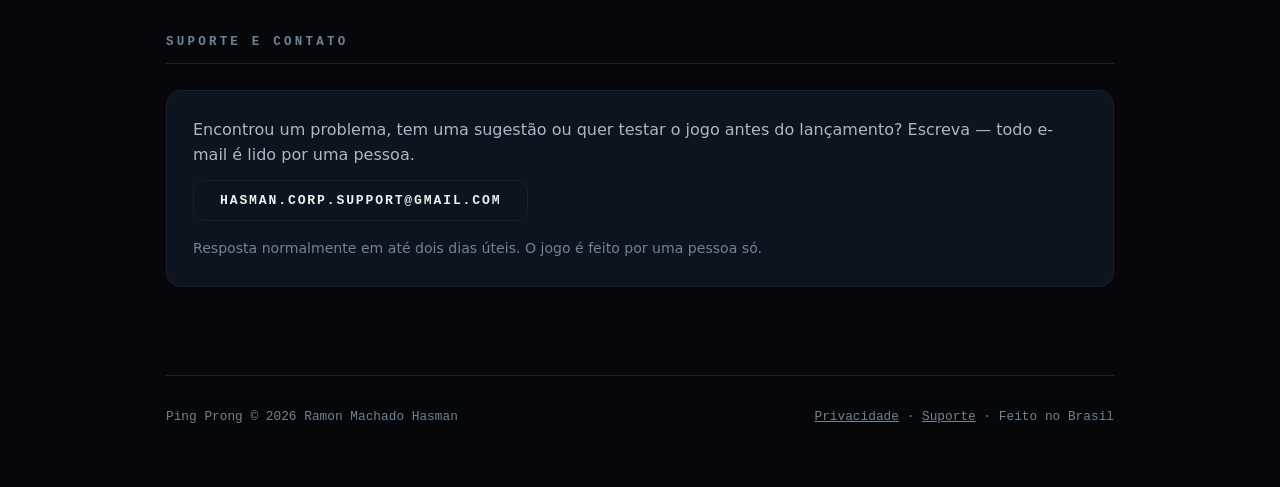
==== commit 82d3f4f8: "Aponta o botão principal para a App Store O app foi publicado em 8 de agosto. O botão estava desativ" ====
--- a/index.html
+++ b/index.html
@@ -174,10 +174,11 @@
       e não vai facilitar. Um jogo de ping pong de uma mão só, para iPhone.
     </p>
 
-    <!-- TROQUE quando a ficha estiver publicada: href da App Store e do TestFlight -->
+    <!-- TROQUE quando abrir teste público: href do TestFlight no botão secundário -->
     <div class="cta">
-      <a class="btn btn-primary" href="#" aria-disabled="true">Em breve na App Store</a>
-      <a class="btn btn-ghost" href="#suporte">Quero testar antes</a>
+      <a class="btn btn-primary"
+         href="https://apps.apple.com/br/app/ping-prong/id6797659988">Baixar na App Store</a>
+      <a class="btn btn-ghost" href="#suporte">Suporte</a>
     </div>
   </header>
 
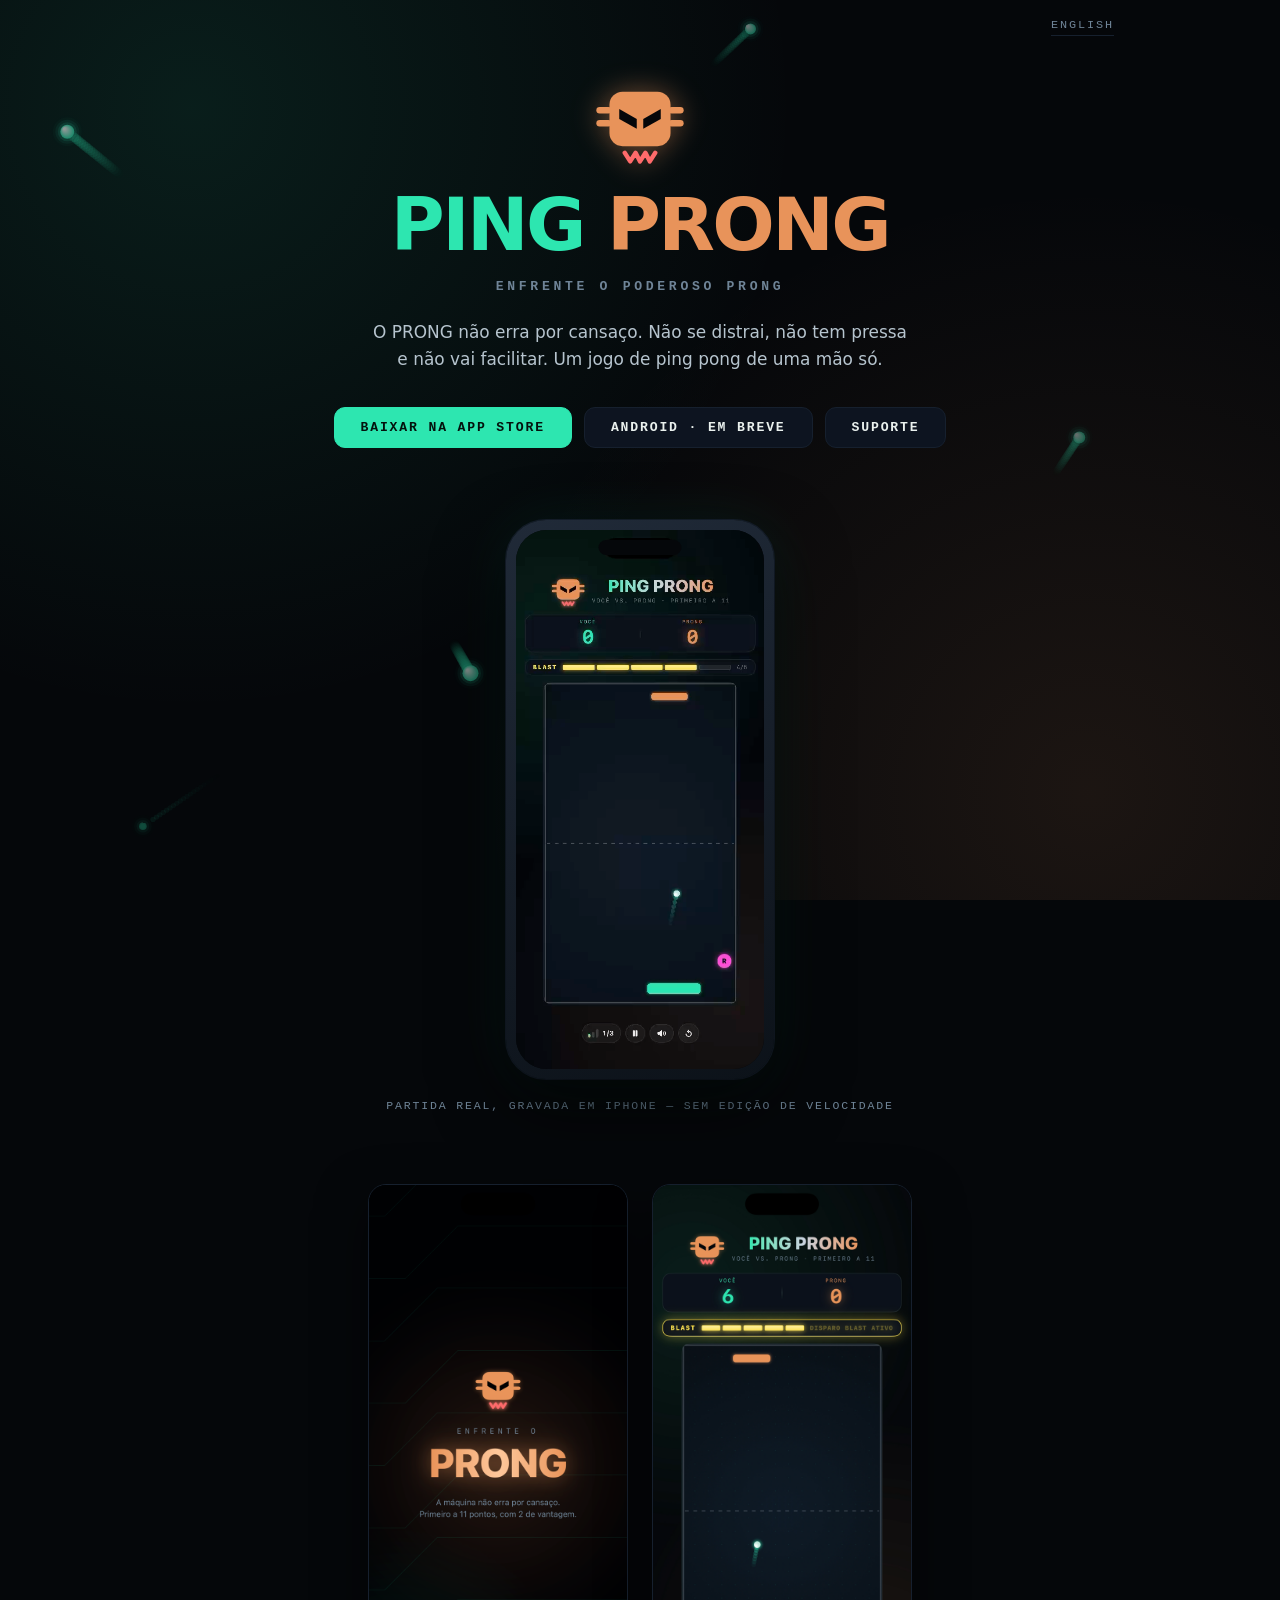
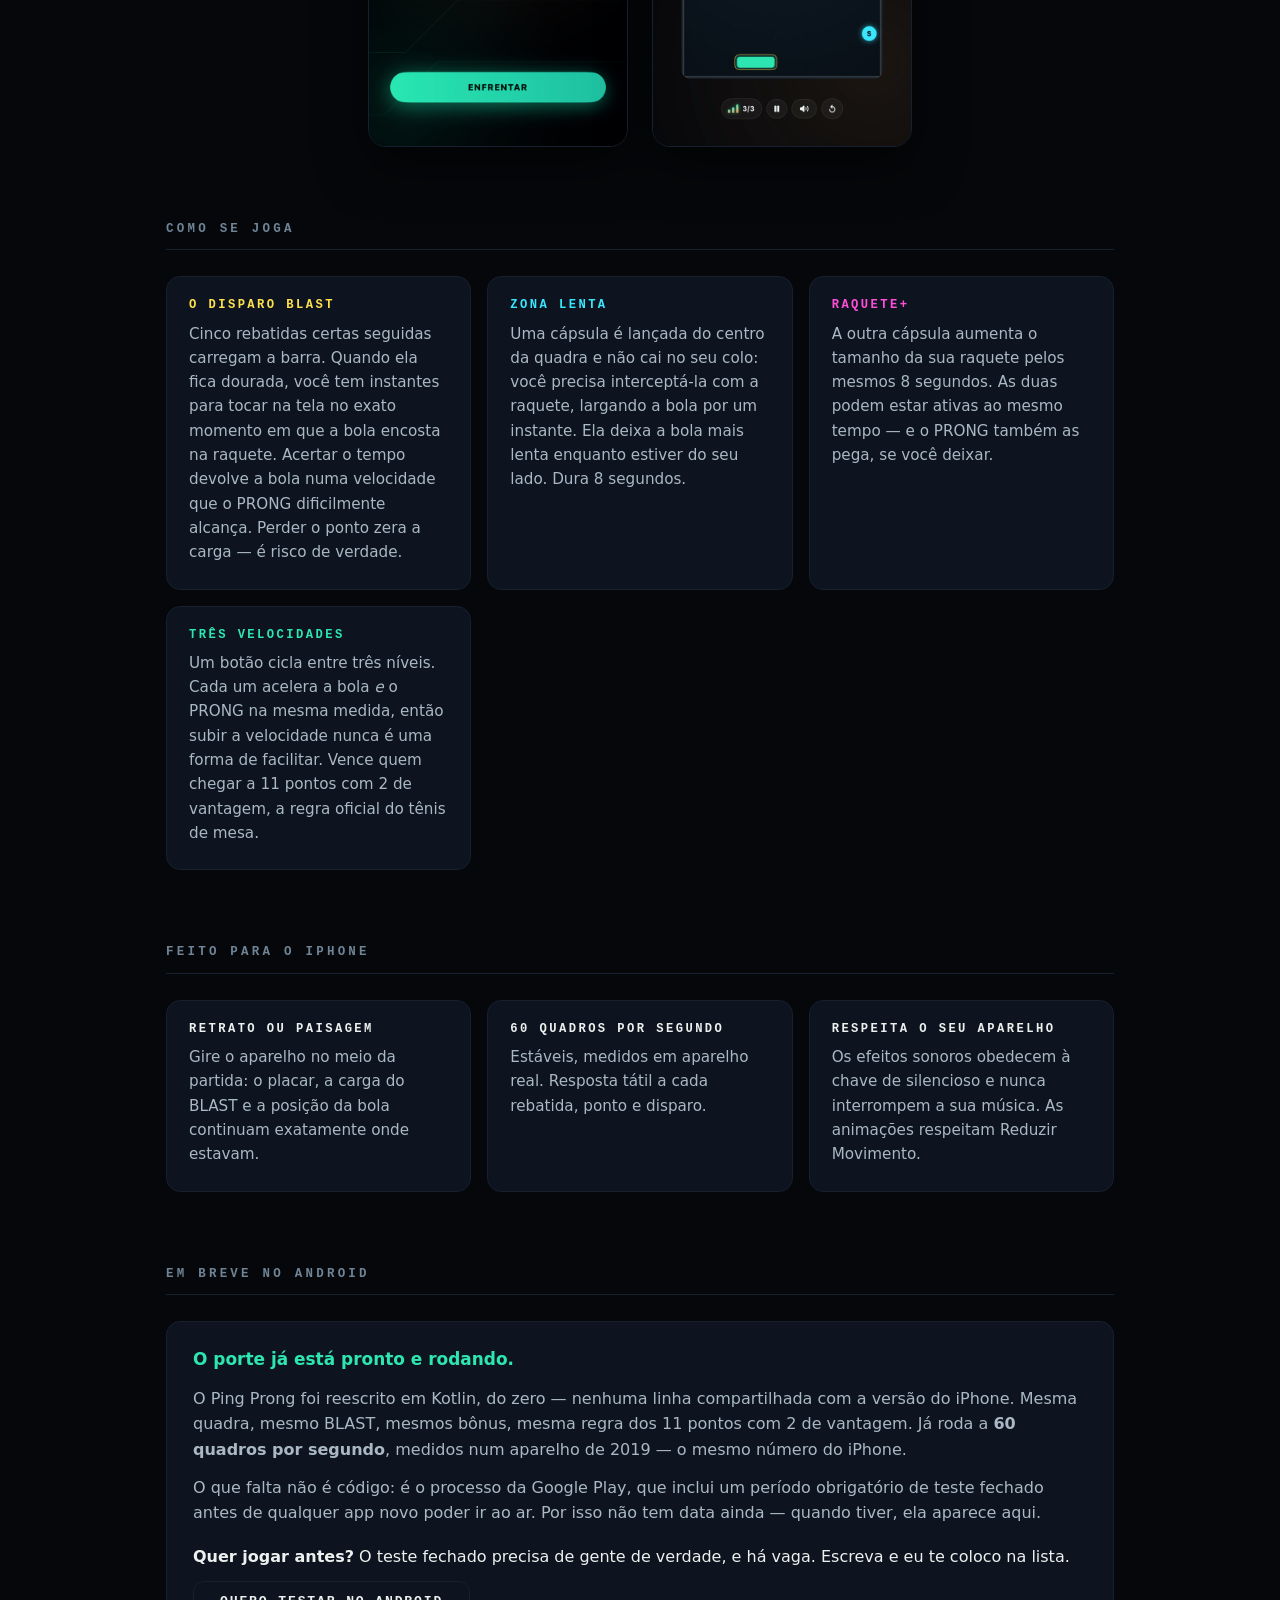
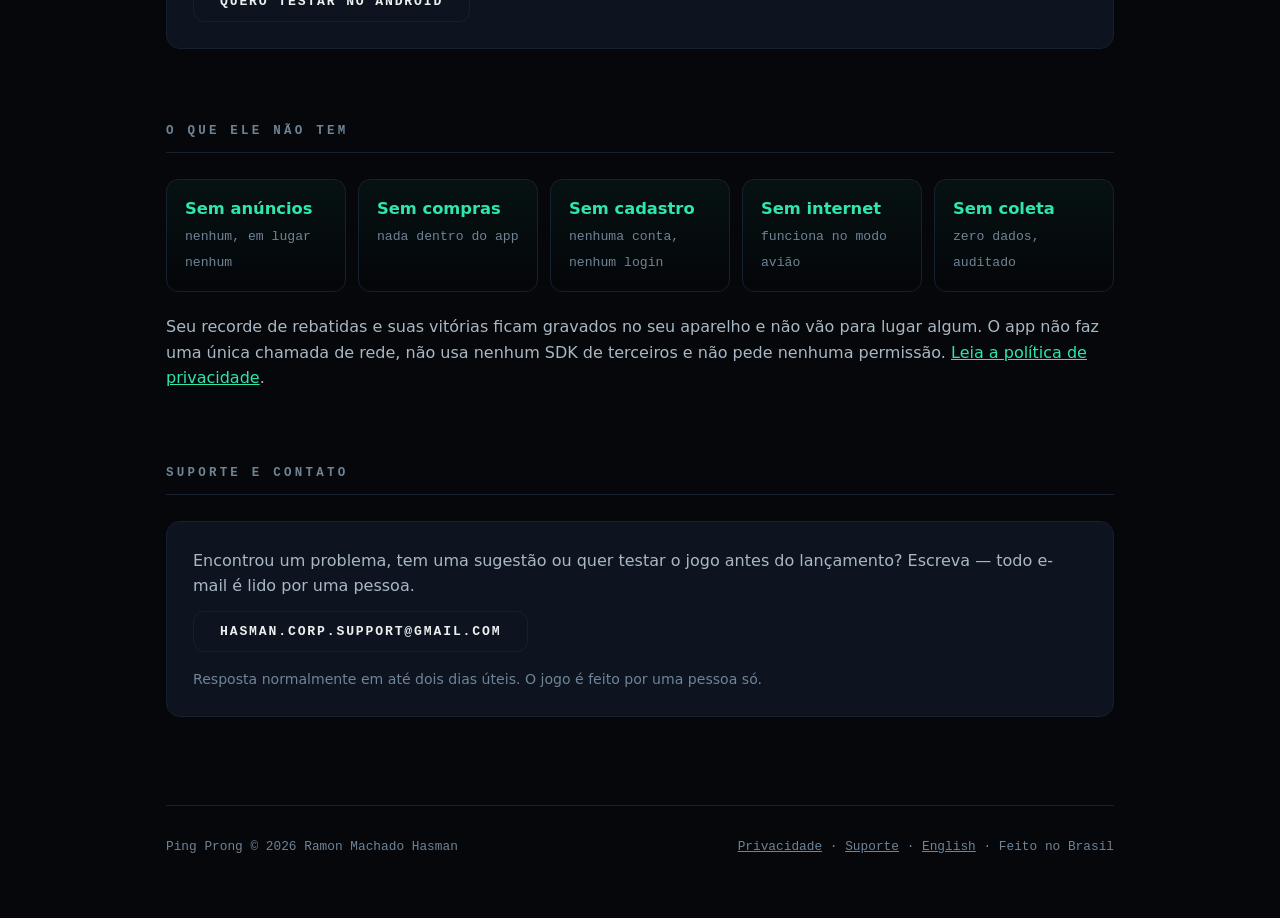
==== commit e4ccf807: "Bolas do BLAST, aviso do Android e a página em inglês Três mudanças que vieram juntas.  **As bolas.*" ====
--- a/index.html
+++ b/index.html
@@ -4,149 +4,26 @@
 <meta charset="utf-8">
 <meta name="viewport" content="width=device-width, initial-scale=1">
 <title>Ping Prong — Enfrente o poderoso PRONG</title>
-<meta name="description" content="Jogo de ping pong para iPhone. Sem anúncios, sem compras dentro do app, sem coleta de dados. Compre uma vez e jogue offline, para sempre.">
+<meta name="description" content="Jogo de ping pong para iPhone, e em breve para Android. Sem anúncios, sem compras dentro do app, sem coleta de dados. Jogue offline, para sempre.">
 
 <meta property="og:type" content="website">
 <meta property="og:title" content="Ping Prong — Enfrente o poderoso PRONG">
-<meta property="og:description" content="Sem anúncios, sem compras dentro do app e sem coleta de dados. Compre uma vez e jogue offline, para sempre.">
+<meta property="og:description" content="Na App Store, e em breve no Android. Sem anúncios, sem compras dentro do app e sem coleta de dados. Jogue offline, para sempre.">
 <meta property="og:image" content="icone.png">
 <meta name="twitter:card" content="summary_large_image">
 <link rel="icon" href="icone-web.png">
 
-<style>
-  :root{
-    --bg0:#05070A; --bg1:#0B111A; --panel:#0D1420; --edge:#16202E;
-    --mint:#2DE6B0; --copper:#E8935A; --danger:#FF6B6B;
-    --cyan:#38E7FF; --magenta:#FF4FD8; --gold:#FFE14D;
-    --ink:#EAF1EE; --muted:#6F8497;
-    --mono: ui-monospace, SFMono-Regular, Menlo, "SF Mono", monospace;
-    --sans: -apple-system, BlinkMacSystemFont, "Segoe UI", system-ui, sans-serif;
-  }
-  *{ box-sizing:border-box; }
-  html{ scroll-behavior:smooth; }
-  body{
-    margin:0; background:var(--bg0); color:var(--ink);
-    font:16px/1.6 var(--sans); -webkit-font-smoothing:antialiased;
-    background-image:
-      radial-gradient(circle at 15% 12%, rgba(45,230,176,.10), transparent 45%),
-      radial-gradient(circle at 85% 88%, rgba(232,147,90,.10), transparent 45%);
-    background-attachment:fixed;
-  }
-  .wrap{ max-width:62rem; margin:0 auto; padding:0 22px; }
-  a{ color:var(--mint); }
-
-  /* ---------- topo ---------- */
-  header{ padding:72px 0 8px; text-align:center; }
-  .mark{ width:96px; height:96px; display:block; margin:0 auto 22px;
-         filter:drop-shadow(0 0 14px rgba(232,147,90,.45)); }
-  h1{
-    font:800 clamp(2.6rem,9vw,4.6rem)/0.95 var(--sans);
-    letter-spacing:-.035em; margin:0; text-transform:uppercase;
-  }
-  h1 .p1{ color:var(--mint); } h1 .p2{ color:var(--copper); }
-  .sub{
-    font:600 .82rem/1 var(--mono); letter-spacing:.28em; text-transform:uppercase;
-    color:var(--muted); margin:20px 0 0;
-  }
-  .pitch{ max-width:34rem; margin:26px auto 0; color:#B6C4CE; font-size:1.06rem; }
-
-  /* ---------- botões ---------- */
-  .cta{ display:flex; gap:12px; justify-content:center; flex-wrap:wrap; margin:34px 0 0; }
-  .btn{
-    display:inline-block; padding:13px 26px; border-radius:11px;
-    font:700 .82rem/1 var(--mono); letter-spacing:.14em; text-transform:uppercase;
-    text-decoration:none; border:1px solid var(--edge); transition:.16s;
-  }
-  .btn-primary{ background:var(--mint); color:#04120D; border-color:var(--mint); }
-  .btn-primary:hover{ box-shadow:0 0 26px rgba(45,230,176,.4); transform:translateY(-1px); }
-  .btn-ghost{ background:var(--panel); color:var(--ink); }
-  .btn-ghost:hover{ border-color:var(--mint); color:var(--mint); }
-  .btn[aria-disabled="true"]{ opacity:.45; pointer-events:none; }
-
-  /* ---------- demo em video ---------- */
-  .demo{ margin:64px 0 0; display:flex; justify-content:center; }
-  .phone{
-    position:relative; width:min(268px, 72vw);
-    padding:10px; border-radius:40px;
-    background:linear-gradient(160deg, #202A38, #0C1219);
-    box-shadow:0 26px 70px rgba(0,0,0,.7), 0 0 0 1px var(--edge),
-               0 0 60px rgba(45,230,176,.09);
-  }
-  .phone video{
-    display:block; width:100%; height:auto;
-    border-radius:31px; background:var(--bg0);
-  }
-  .phone::after{      /* a ilha dinamica, so pra dar leitura de iPhone */
-    content:""; position:absolute; top:20px; left:50%; transform:translateX(-50%);
-    width:31%; height:15px; border-radius:99px; background:#05070A;
-  }
-  .demo-legenda{
-    text-align:center; margin:18px 0 0;
-    font:.72rem/1.5 var(--mono); letter-spacing:.16em; text-transform:uppercase;
-    color:var(--muted);
-  }
-
-  /* ---------- capturas ---------- */
-  .shots{
-    display:grid; grid-template-columns:repeat(2,1fr); gap:24px;
-    margin:70px auto 0; align-items:start; max-width:34rem;
-  }
-  .shots img{
-    width:100%; height:auto; display:block; border-radius:18px;
-    border:1px solid var(--edge); box-shadow:0 18px 50px rgba(0,0,0,.55);
-  }
-  @media (max-width:640px){ .shots{ grid-template-columns:1fr; max-width:19rem; } }
-
-  /* ---------- seções ---------- */
-  section{ padding:76px 0 0; }
-  h2{
-    font:700 .78rem/1 var(--mono); letter-spacing:.26em; text-transform:uppercase;
-    color:var(--muted); margin:0 0 26px; padding-bottom:14px;
-    border-bottom:1px solid var(--edge);
-  }
-  .cards{ display:grid; grid-template-columns:repeat(auto-fit,minmax(15rem,1fr)); gap:16px; }
-  .card{
-    background:var(--panel); border:1px solid var(--edge);
-    border-radius:14px; padding:22px 22px 24px;
-  }
-  .card h3{
-    font:700 .76rem/1 var(--mono); letter-spacing:.2em; text-transform:uppercase;
-    margin:0 0 10px;
-  }
-  .card p{ margin:0; color:#A9B8C4; font-size:.95rem; }
-  .c-gold h3{ color:var(--gold); }
-  .c-cyan h3{ color:var(--cyan); }
-  .c-mag h3{ color:var(--magenta); }
-  .c-mint h3{ color:var(--mint); }
-
-  /* ---------- o que não tem ---------- */
-  .nots{ display:grid; grid-template-columns:repeat(auto-fit,minmax(11rem,1fr)); gap:12px; }
-  .not{
-    border:1px solid var(--edge); border-radius:12px; padding:18px;
-    background:linear-gradient(180deg, rgba(45,230,176,.05), transparent);
-  }
-  .not b{ display:block; font:700 1.02rem/1.3 var(--sans); color:var(--mint); margin-bottom:3px; }
-  .not span{ font:.82rem/1.4 var(--mono); color:var(--muted); }
-
-  /* ---------- suporte ---------- */
-  .box{
-    background:var(--panel); border:1px solid var(--edge);
-    border-radius:14px; padding:26px;
-  }
-  .box p{ margin:0 0 12px; color:#A9B8C4; }
-  .box p:last-child{ margin-bottom:0; }
-
-  footer{
-    margin-top:88px; padding:30px 0 60px; border-top:1px solid var(--edge);
-    font:.8rem/1.7 var(--mono); color:var(--muted);
-    display:flex; gap:18px; flex-wrap:wrap; justify-content:space-between;
-  }
-  footer a{ color:var(--muted); }
-  footer a:hover{ color:var(--mint); }
-</style>
+<link rel="alternate" hreflang="pt-BR" href="index.html">
+<link rel="alternate" hreflang="en" href="en.html">
+<link rel="alternate" hreflang="x-default" href="index.html">
+
+<link rel="stylesheet" href="estilo.css">
 </head>
 <body>
+<canvas id="blast-ball" aria-hidden="true"></canvas>
 <div class="wrap">
+
+  <p class="lang"><a href="en.html" hreflang="en" lang="en">English</a></p>
 
   <header>
     <!-- A marca do PRONG, os mesmos caminhos de ProngMark.swift (espaço 88x88) -->
@@ -171,13 +48,13 @@
     <p class="sub">Enfrente o poderoso PRONG</p>
     <p class="pitch">
       O PRONG não erra por cansaço. Não se distrai, não tem pressa
-      e não vai facilitar. Um jogo de ping pong de uma mão só, para iPhone.
+      e não vai facilitar. Um jogo de ping pong de uma mão só.
     </p>
 
-    <!-- TROQUE quando abrir teste público: href do TestFlight no botão secundário -->
     <div class="cta">
       <a class="btn btn-primary"
          href="https://apps.apple.com/br/app/ping-prong/id6797659988">Baixar na App Store</a>
+      <a class="btn btn-ghost" href="#android">Android · em breve</a>
       <a class="btn btn-ghost" href="#suporte">Suporte</a>
     </div>
   </header>
@@ -251,6 +128,32 @@
     </div>
   </section>
 
+  <section id="android">
+    <h2>Em breve no Android</h2>
+    <div class="box android">
+      <p class="android-titulo">O porte já está pronto e rodando.</p>
+      <p>
+        O Ping Prong foi reescrito em Kotlin, do zero — nenhuma linha compartilhada
+        com a versão do iPhone. Mesma quadra, mesmo BLAST, mesmos bônus, mesma regra
+        dos 11 pontos com 2 de vantagem. Já roda a
+        <strong>60 quadros por segundo</strong>, medidos num aparelho de 2019
+        — o mesmo número do iPhone.
+      </p>
+      <p>
+        O que falta não é código: é o processo da Google Play, que inclui um período
+        obrigatório de teste fechado antes de qualquer app novo poder ir ao ar.
+        Por isso não tem data ainda — quando tiver, ela aparece aqui.
+      </p>
+      <p class="android-cta">
+        <strong>Quer jogar antes?</strong> O teste fechado precisa de gente de
+        verdade, e há vaga. Escreva e eu te coloco na lista.
+      </p>
+      <p>
+        <a class="btn btn-ghost" href="mailto:hasman.corp.support@gmail.com?subject=Quero%20testar%20o%20Ping%20Prong%20no%20Android">Quero testar no Android</a>
+      </p>
+    </div>
+  </section>
+
   <section id="o-que-nao-tem">
     <h2>O que ele não tem</h2>
     <div class="nots">
@@ -286,10 +189,13 @@
     <span>
       <a href="privacidade.html">Privacidade</a> ·
       <a href="#suporte">Suporte</a> ·
+      <a href="en.html" hreflang="en">English</a> ·
       Feito no Brasil
     </span>
   </footer>
 
 </div>
+
+<script src="bola.js"></script>
 </body>
 </html>
--- a/estilo.css
+++ b/estilo.css
@@ -0,0 +1,160 @@
+  :root{
+    --bg0:#05070A; --bg1:#0B111A; --panel:#0D1420; --edge:#16202E;
+    --mint:#2DE6B0; --copper:#E8935A; --danger:#FF6B6B;
+    --cyan:#38E7FF; --magenta:#FF4FD8; --gold:#FFE14D;
+    --ink:#EAF1EE; --muted:#6F8497;
+    --mono: ui-monospace, SFMono-Regular, Menlo, "SF Mono", monospace;
+    --sans: -apple-system, BlinkMacSystemFont, "Segoe UI", system-ui, sans-serif;
+  }
+  *{ box-sizing:border-box; }
+  html{ scroll-behavior:smooth; }
+
+  /* ---------- a bola do BLAST ---------- */
+  /* Fica atrás de tudo e não recebe clique. A opacidade baixa é proposital:
+     ela é ambiente, não conteúdo — se disputar atenção com o texto, falhou. */
+  #blast-ball{
+    position:fixed; inset:0; width:100%; height:100%;
+    z-index:0; pointer-events:none; opacity:.55;
+  }
+  .wrap{ position:relative; z-index:1; }
+  @media (prefers-reduced-motion: reduce){ #blast-ball{ display:none; } }
+
+  /* ---------- troca de idioma ---------- */
+  /* Absoluto para não empurrar o cabeçalho: a página não deve mudar de altura
+     por causa de um link que a maioria dos visitantes ignora. */
+  .lang{
+    position:absolute; top:20px; right:22px; z-index:2; margin:0;
+    font:.74rem/1 var(--mono); letter-spacing:.16em; text-transform:uppercase;
+  }
+  .lang a{
+    color:var(--muted); text-decoration:none;
+    border-bottom:1px solid var(--edge); padding-bottom:3px;
+  }
+  .lang a:hover{ color:var(--mint); border-color:var(--mint); }
+  body{
+    margin:0; background:var(--bg0); color:var(--ink);
+    font:16px/1.6 var(--sans); -webkit-font-smoothing:antialiased;
+    background-image:
+      radial-gradient(circle at 15% 12%, rgba(45,230,176,.10), transparent 45%),
+      radial-gradient(circle at 85% 88%, rgba(232,147,90,.10), transparent 45%);
+    background-attachment:fixed;
+  }
+  .wrap{ max-width:62rem; margin:0 auto; padding:0 22px; }
+  a{ color:var(--mint); }
+
+  /* ---------- topo ---------- */
+  header{ padding:72px 0 8px; text-align:center; }
+  .mark{ width:96px; height:96px; display:block; margin:0 auto 22px;
+         filter:drop-shadow(0 0 14px rgba(232,147,90,.45)); }
+  h1{
+    font:800 clamp(2.6rem,9vw,4.6rem)/0.95 var(--sans);
+    letter-spacing:-.035em; margin:0; text-transform:uppercase;
+  }
+  h1 .p1{ color:var(--mint); } h1 .p2{ color:var(--copper); }
+  .sub{
+    font:600 .82rem/1 var(--mono); letter-spacing:.28em; text-transform:uppercase;
+    color:var(--muted); margin:20px 0 0;
+  }
+  .pitch{ max-width:34rem; margin:26px auto 0; color:#B6C4CE; font-size:1.06rem; }
+
+  /* ---------- botões ---------- */
+  .cta{ display:flex; gap:12px; justify-content:center; flex-wrap:wrap; margin:34px 0 0; }
+  .btn{
+    display:inline-block; padding:13px 26px; border-radius:11px;
+    font:700 .82rem/1 var(--mono); letter-spacing:.14em; text-transform:uppercase;
+    text-decoration:none; border:1px solid var(--edge); transition:.16s;
+  }
+  .btn-primary{ background:var(--mint); color:#04120D; border-color:var(--mint); }
+  .btn-primary:hover{ box-shadow:0 0 26px rgba(45,230,176,.4); transform:translateY(-1px); }
+  .btn-ghost{ background:var(--panel); color:var(--ink); }
+  .btn-ghost:hover{ border-color:var(--mint); color:var(--mint); }
+  .btn[aria-disabled="true"]{ opacity:.45; pointer-events:none; }
+
+  /* ---------- demo em video ---------- */
+  .demo{ margin:64px 0 0; display:flex; justify-content:center; }
+  .phone{
+    position:relative; width:min(268px, 72vw);
+    padding:10px; border-radius:40px;
+    background:linear-gradient(160deg, #202A38, #0C1219);
+    box-shadow:0 26px 70px rgba(0,0,0,.7), 0 0 0 1px var(--edge),
+               0 0 60px rgba(45,230,176,.09);
+  }
+  .phone video{
+    display:block; width:100%; height:auto;
+    border-radius:31px; background:var(--bg0);
+  }
+  .phone::after{      /* a ilha dinamica, so pra dar leitura de iPhone */
+    content:""; position:absolute; top:20px; left:50%; transform:translateX(-50%);
+    width:31%; height:15px; border-radius:99px; background:#05070A;
+  }
+  .demo-legenda{
+    text-align:center; margin:18px 0 0;
+    font:.72rem/1.5 var(--mono); letter-spacing:.16em; text-transform:uppercase;
+    color:var(--muted);
+  }
+
+  /* ---------- capturas ---------- */
+  .shots{
+    display:grid; grid-template-columns:repeat(2,1fr); gap:24px;
+    margin:70px auto 0; align-items:start; max-width:34rem;
+  }
+  .shots img{
+    width:100%; height:auto; display:block; border-radius:18px;
+    border:1px solid var(--edge); box-shadow:0 18px 50px rgba(0,0,0,.55);
+  }
+  @media (max-width:640px){ .shots{ grid-template-columns:1fr; max-width:19rem; } }
+
+  /* ---------- seções ---------- */
+  section{ padding:76px 0 0; }
+  h2{
+    font:700 .78rem/1 var(--mono); letter-spacing:.26em; text-transform:uppercase;
+    color:var(--muted); margin:0 0 26px; padding-bottom:14px;
+    border-bottom:1px solid var(--edge);
+  }
+  .cards{ display:grid; grid-template-columns:repeat(auto-fit,minmax(15rem,1fr)); gap:16px; }
+  .card{
+    background:var(--panel); border:1px solid var(--edge);
+    border-radius:14px; padding:22px 22px 24px;
+  }
+  .card h3{
+    font:700 .76rem/1 var(--mono); letter-spacing:.2em; text-transform:uppercase;
+    margin:0 0 10px;
+  }
+  .card p{ margin:0; color:#A9B8C4; font-size:.95rem; }
+  .c-gold h3{ color:var(--gold); }
+  .c-cyan h3{ color:var(--cyan); }
+  .c-mag h3{ color:var(--magenta); }
+  .c-mint h3{ color:var(--mint); }
+
+  /* ---------- o que não tem ---------- */
+  .nots{ display:grid; grid-template-columns:repeat(auto-fit,minmax(11rem,1fr)); gap:12px; }
+  .not{
+    border:1px solid var(--edge); border-radius:12px; padding:18px;
+    background:linear-gradient(180deg, rgba(45,230,176,.05), transparent);
+  }
+  .not b{ display:block; font:700 1.02rem/1.3 var(--sans); color:var(--mint); margin-bottom:3px; }
+  .not span{ font:.82rem/1.4 var(--mono); color:var(--muted); }
+
+  /* ---------- android ---------- */
+  /* Menta na borda porque é novidade do lado do jogador, não do PRONG. */
+  .android{ border-color:rgba(45,230,176,.34); }
+  .android-titulo{
+    font:700 1.06rem/1.4 var(--sans); color:var(--mint) !important; margin-bottom:14px !important;
+  }
+  .android-cta{ margin-top:18px !important; color:var(--ink) !important; }
+
+  /* ---------- suporte ---------- */
+  .box{
+    background:var(--panel); border:1px solid var(--edge);
+    border-radius:14px; padding:26px;
+  }
+  .box p{ margin:0 0 12px; color:#A9B8C4; }
+  .box p:last-child{ margin-bottom:0; }
+
+  footer{
+    margin-top:88px; padding:30px 0 60px; border-top:1px solid var(--edge);
+    font:.8rem/1.7 var(--mono); color:var(--muted);
+    display:flex; gap:18px; flex-wrap:wrap; justify-content:space-between;
+  }
+  footer a{ color:var(--muted); }
+  footer a:hover{ color:var(--mint); }
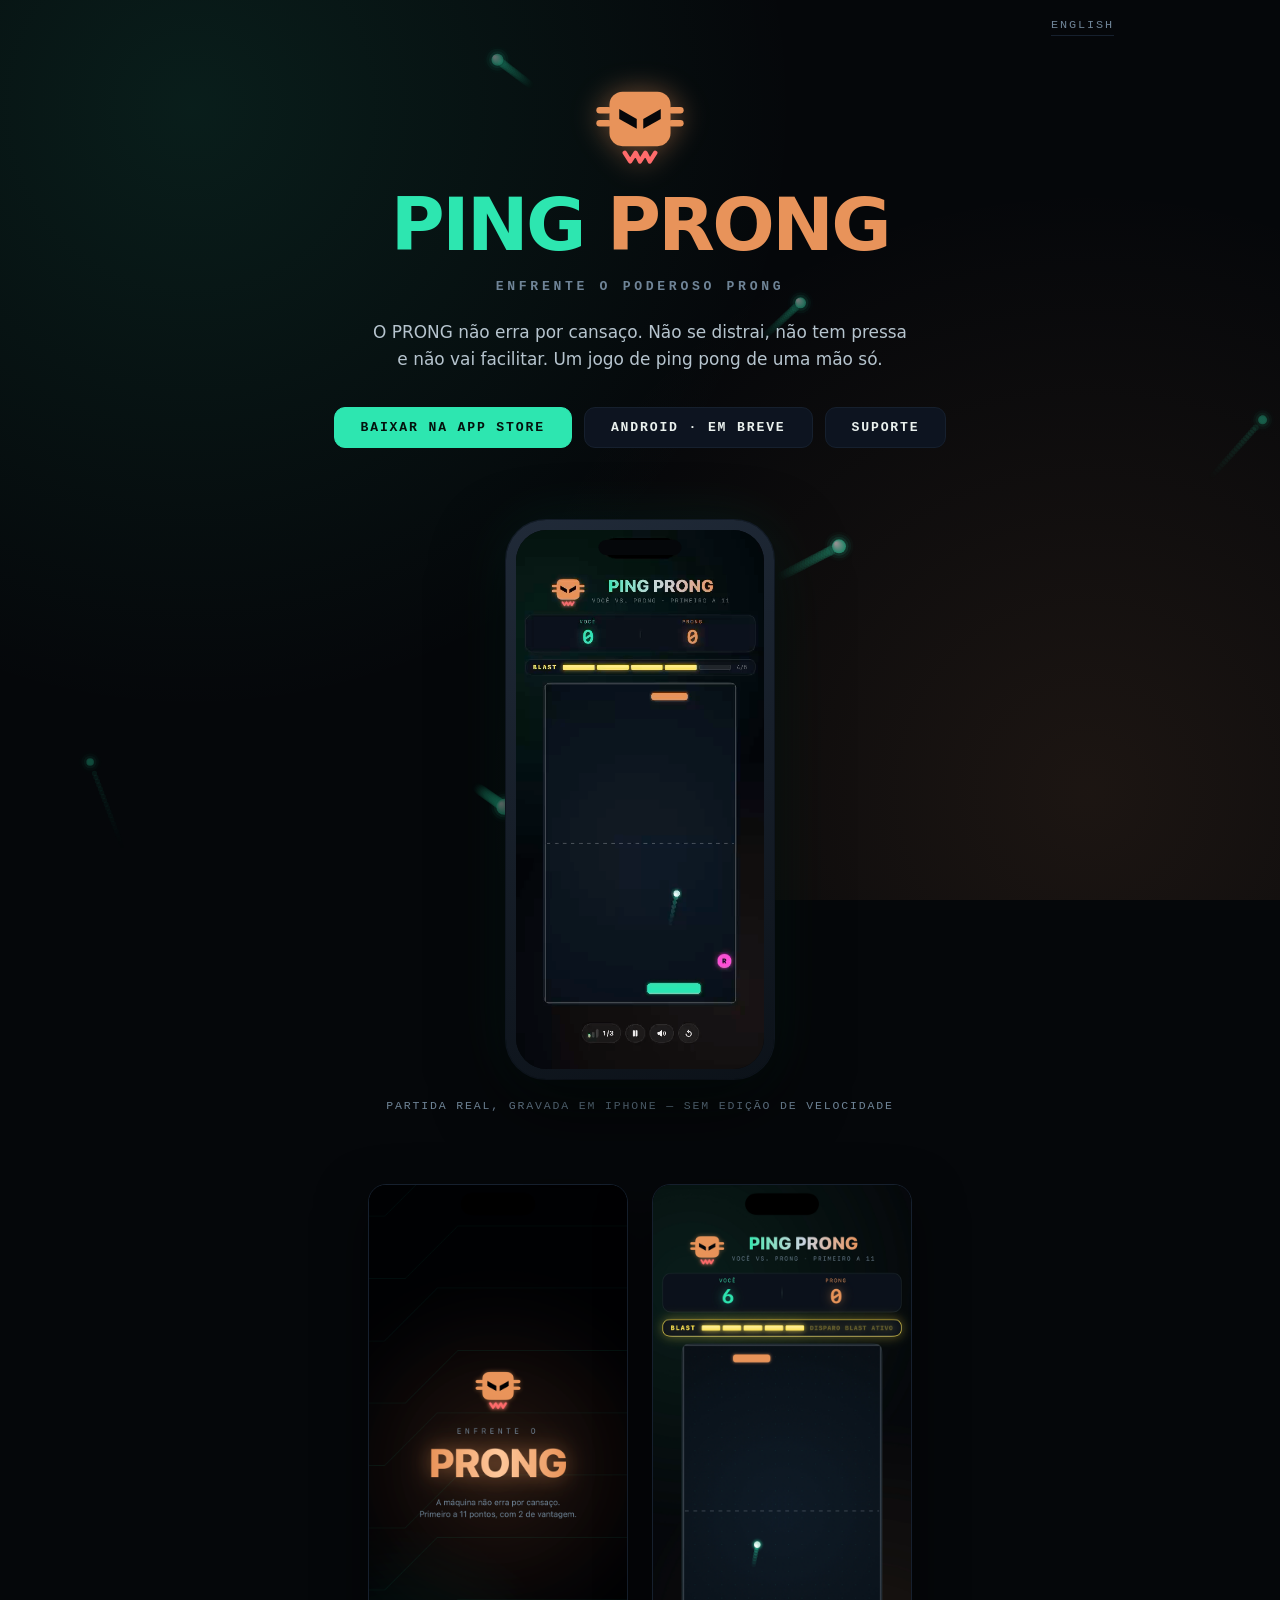
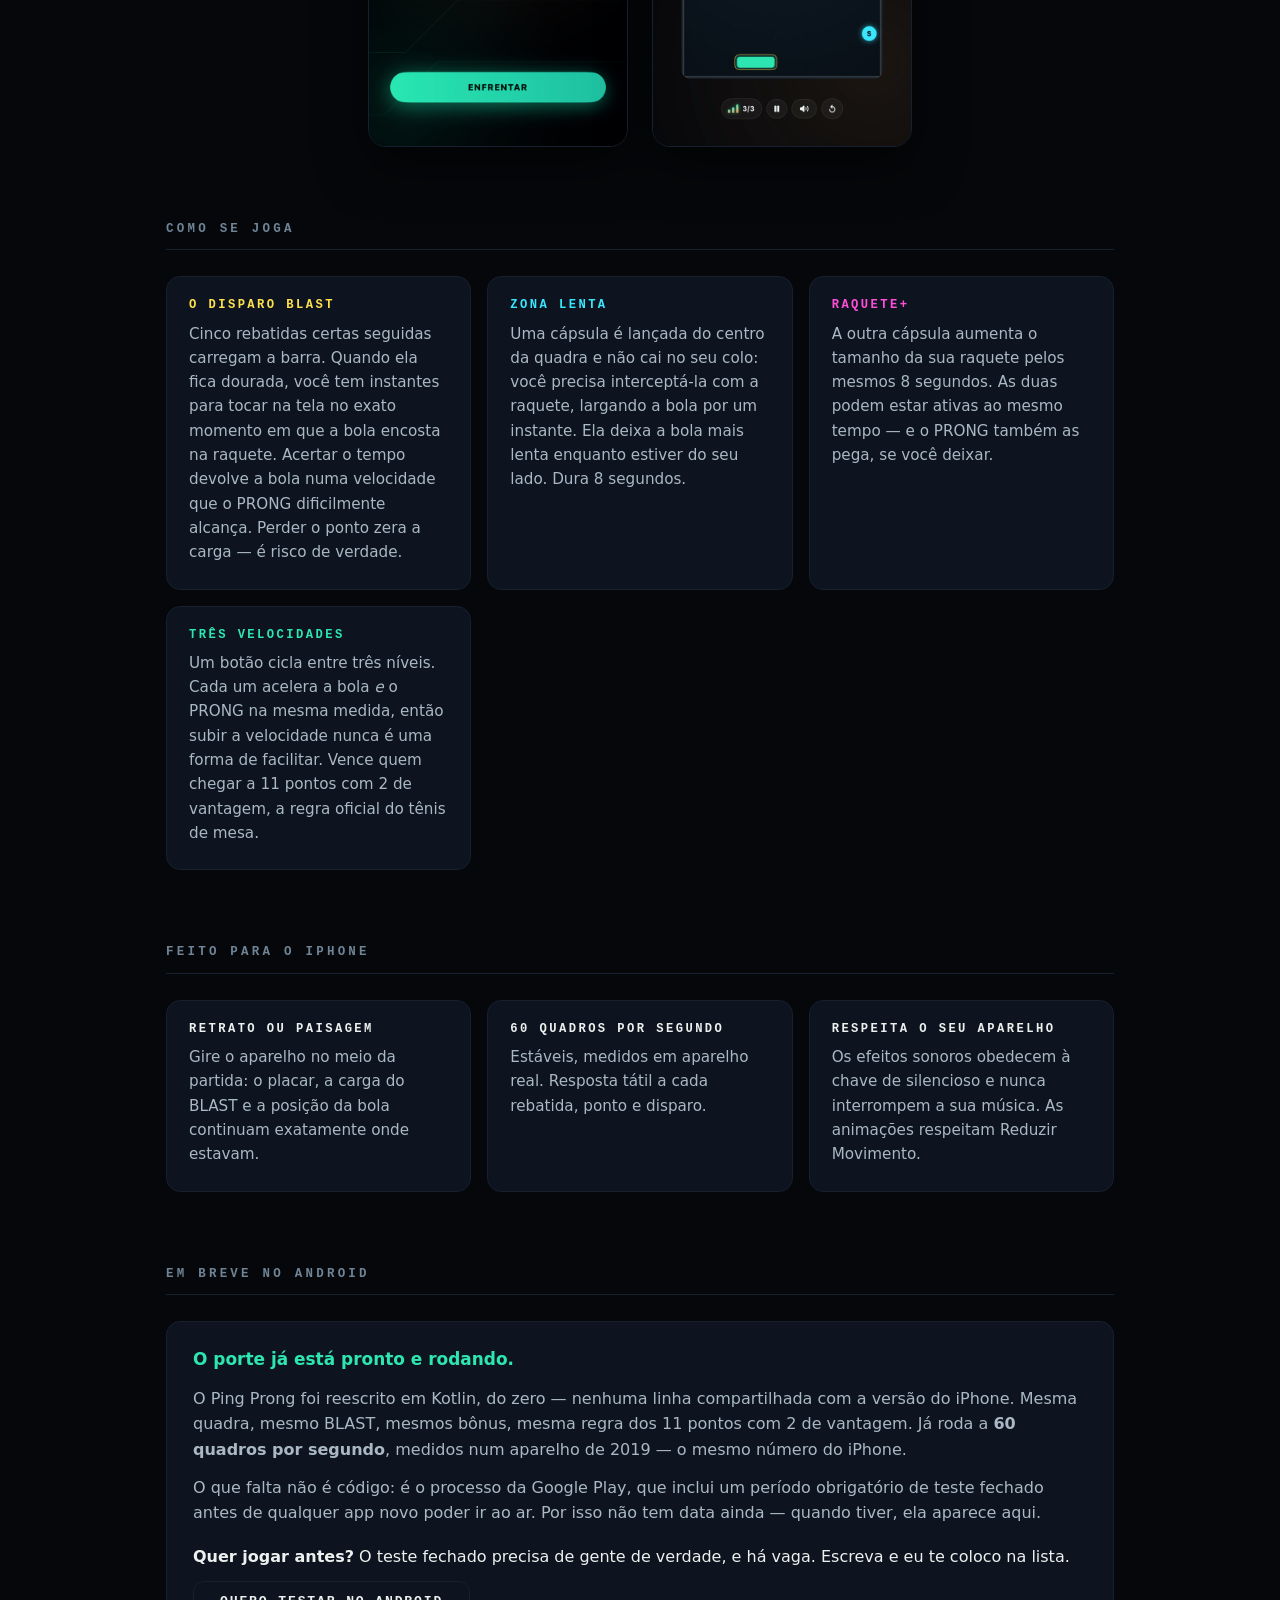
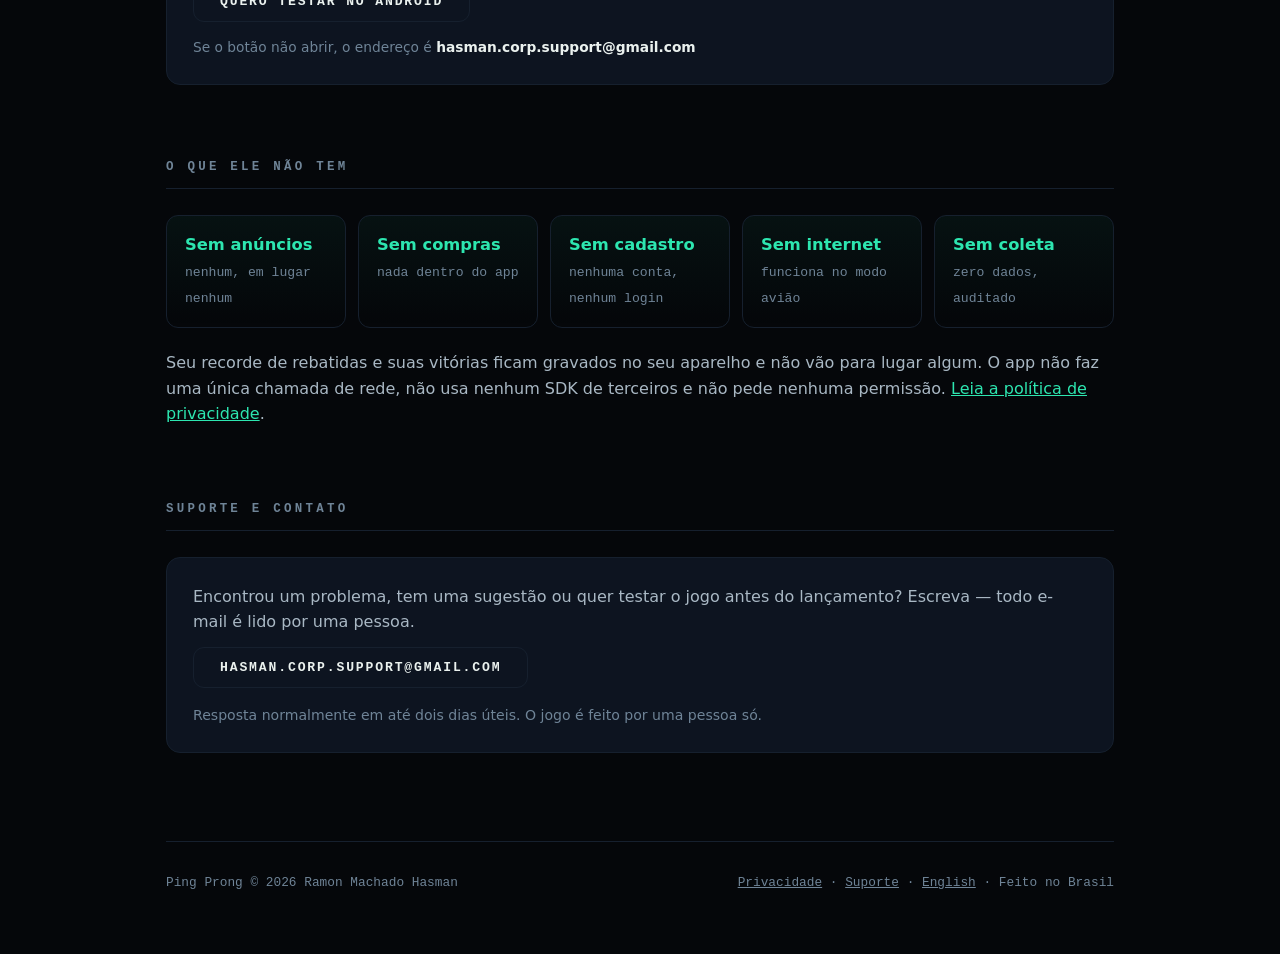
==== commit 85d32109: "Avisa quem chega pelo navegador do Instagram Link clicado dentro do Instagram, Facebook ou TikTok nã" ====
--- a/index.html
+++ b/index.html
@@ -24,6 +24,13 @@
 <div class="wrap">
 
   <p class="lang"><a href="en.html" hreflang="en" lang="en">English</a></p>
+
+  <!-- Só aparece dentro do Instagram e afins. Ver navegador.js. -->
+  <p class="aviso-app">
+    <b>Você está no navegador embutido de um aplicativo.</b>
+    Aqui os botões de e-mail e da App Store podem não responder ao toque.
+    Toque no menu (⋯ ou ⋮) e escolha <b>Abrir no navegador</b>.
+  </p>
 
   <header>
     <!-- A marca do PRONG, os mesmos caminhos de ProngMark.swift (espaço 88x88) -->
@@ -151,6 +158,12 @@
       <p>
         <a class="btn btn-ghost" href="mailto:hasman.corp.support@gmail.com?subject=Quero%20testar%20o%20Ping%20Prong%20no%20Android">Quero testar no Android</a>
       </p>
+      <!-- O endereço em texto puro é o plano B: dentro de navegador embutido o
+           mailto: costuma não abrir, mas copiar e colar sempre funciona. -->
+      <p style="font-size:.86rem; color:var(--muted); margin-top:14px;">
+        Se o botão não abrir, o endereço é
+        <strong style="color:var(--ink)">hasman.corp.support@gmail.com</strong>
+      </p>
     </div>
   </section>
 
@@ -197,5 +210,6 @@
 </div>
 
 <script src="bola.js"></script>
+<script src="navegador.js"></script>
 </body>
 </html>
--- a/estilo.css
+++ b/estilo.css
@@ -31,6 +31,19 @@
     border-bottom:1px solid var(--edge); padding-bottom:3px;
   }
   .lang a:hover{ color:var(--mint); border-color:var(--mint); }
+
+  /* ---------- aviso de navegador embutido ---------- */
+  /* Nasce escondido e só aparece dentro do Instagram e afins — ver navegador.js.
+     Dourado porque é aviso, não erro: nada está quebrado, só limitado. */
+  .aviso-app{
+    display:none;
+    margin:64px 0 -40px; padding:14px 16px;
+    border:1px solid rgba(255,225,77,.34); border-radius:12px;
+    background:rgba(255,225,77,.06);
+    font:.82rem/1.55 var(--mono); color:#E4D5A2;
+  }
+  .aviso-app.on{ display:block; }
+  .aviso-app b{ color:var(--gold); }
   body{
     margin:0; background:var(--bg0); color:var(--ink);
     font:16px/1.6 var(--sans); -webkit-font-smoothing:antialiased;
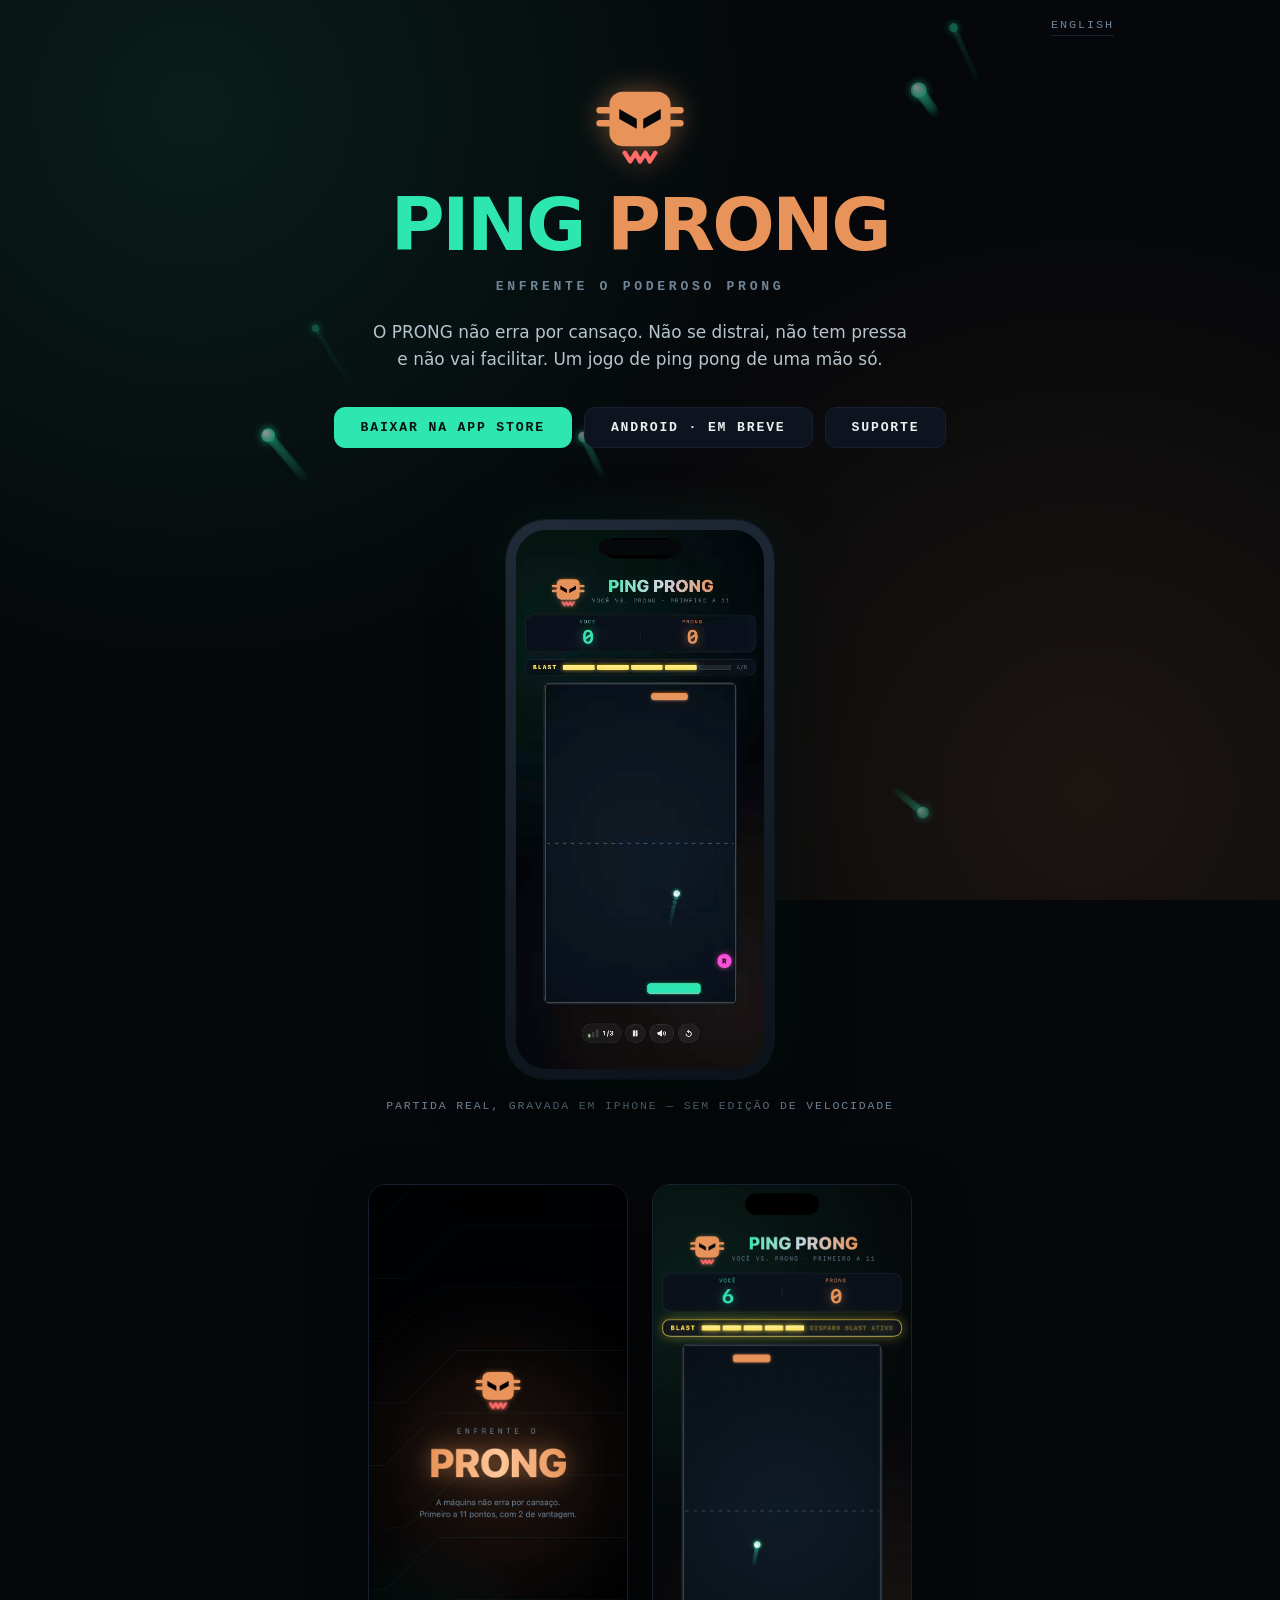
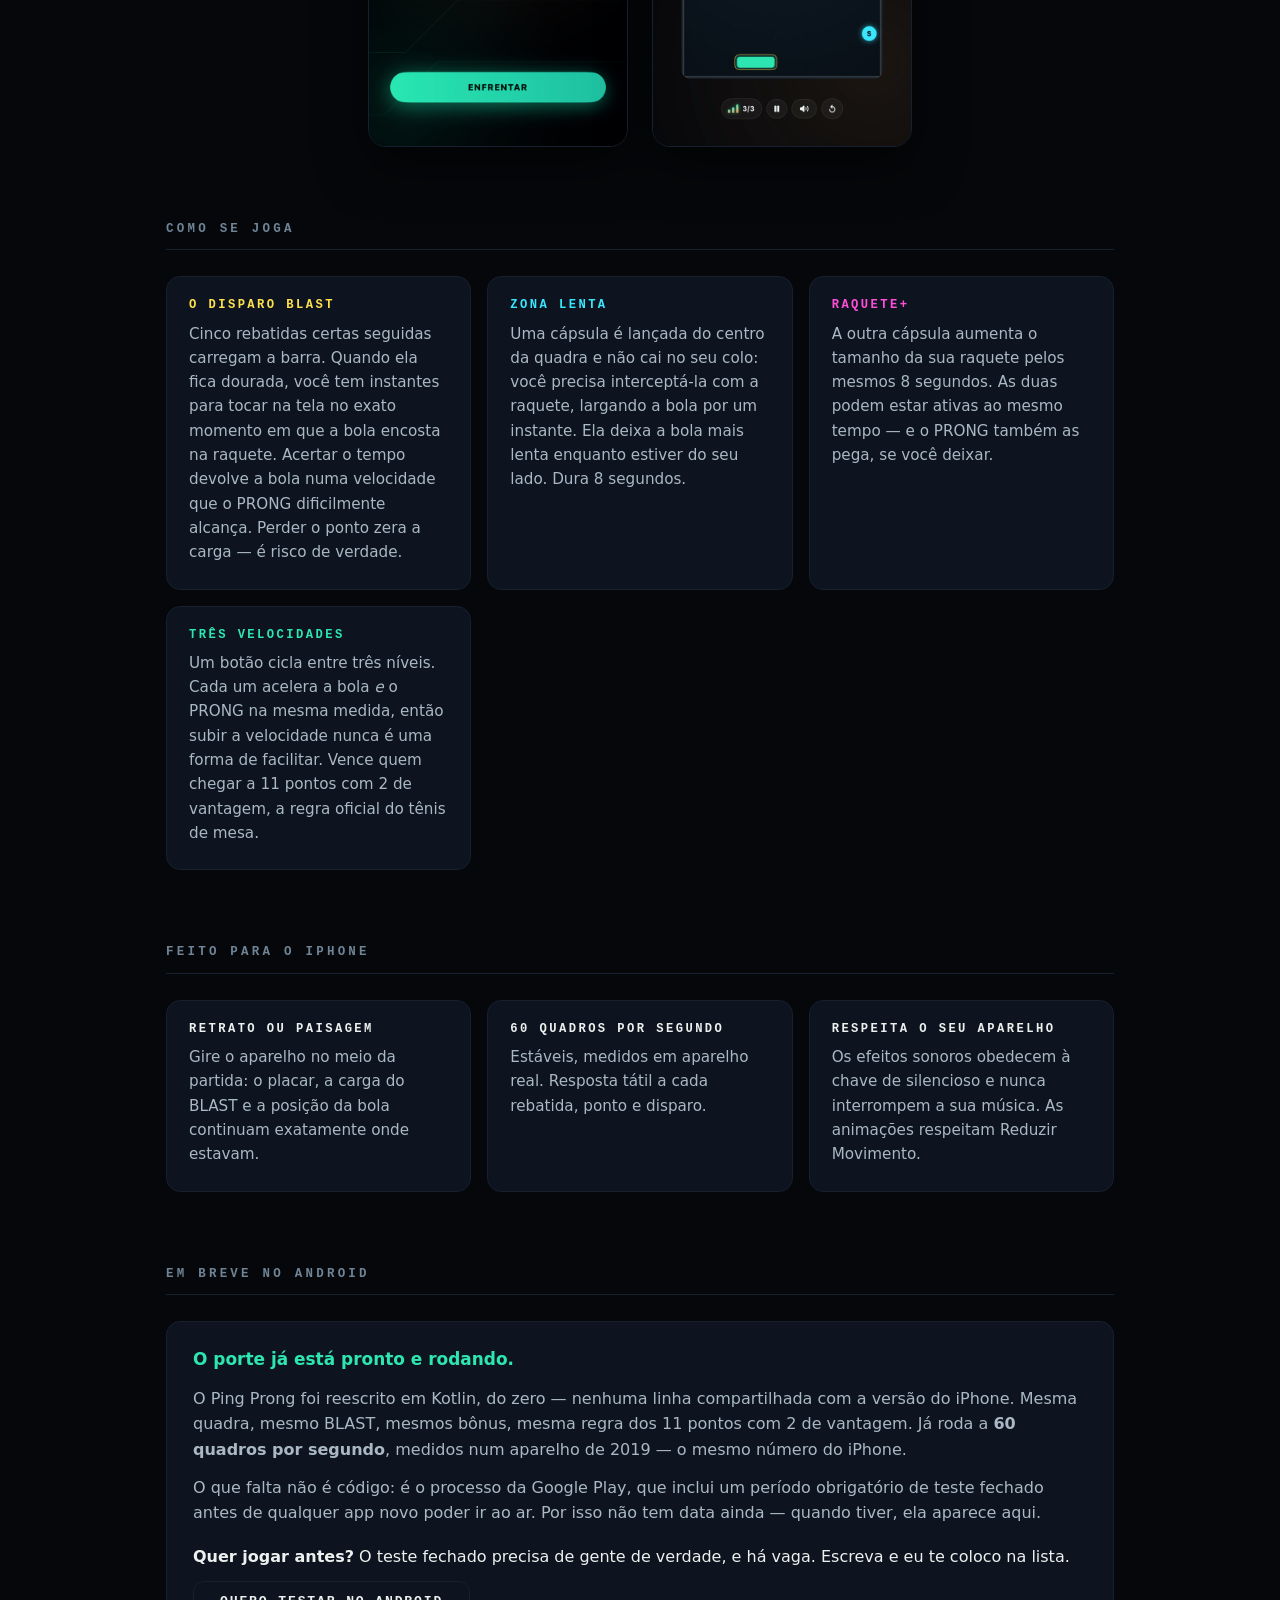
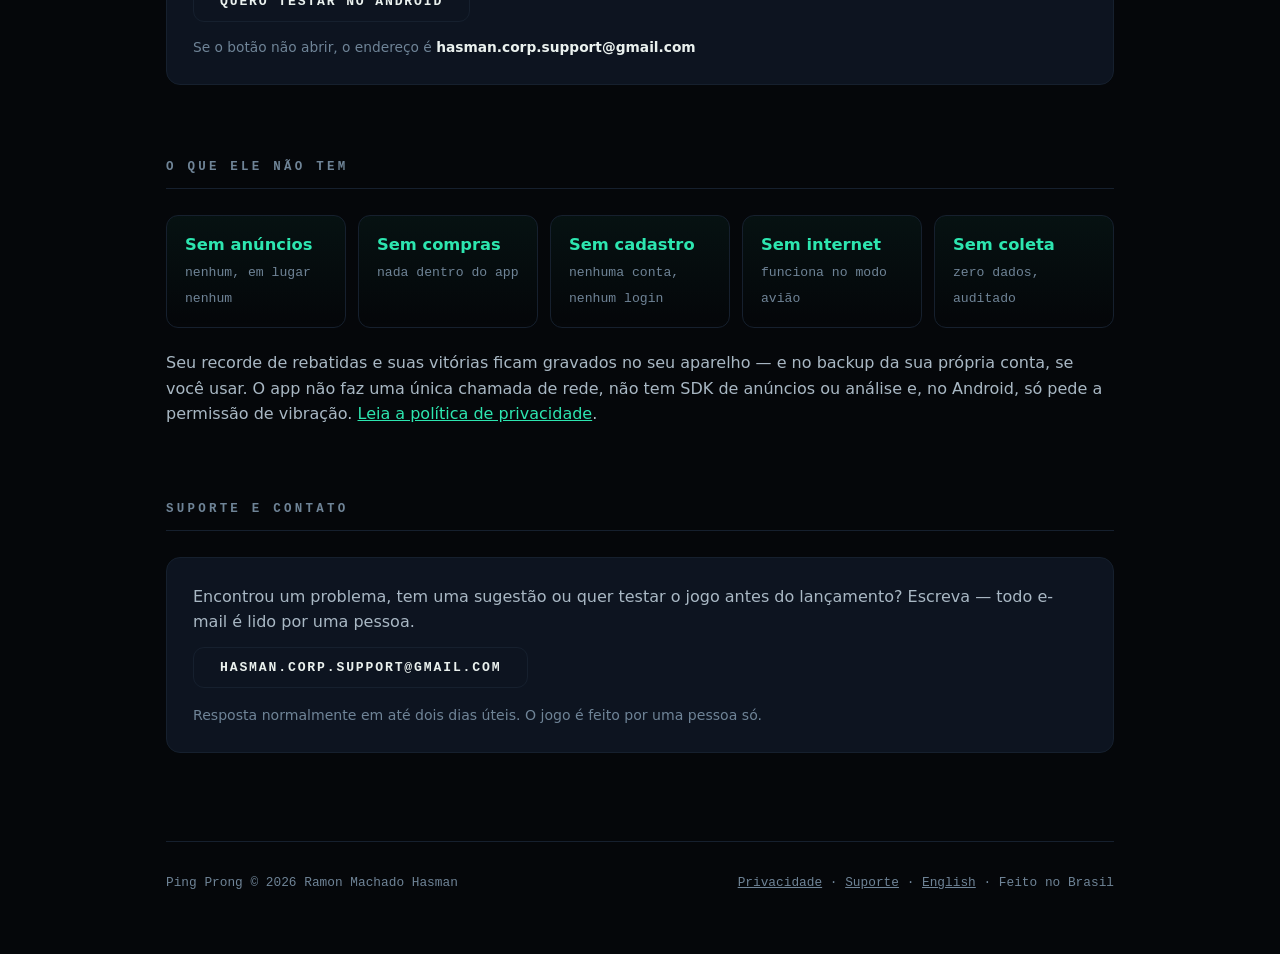
==== commit 284aaa14: "política de privacidade passa a cobrir o Android - backup do sistema descrito como ele é (iCloud, co" ====
--- a/index.html
+++ b/index.html
@@ -177,9 +177,10 @@
       <div class="not"><b>Sem coleta</b><span>zero dados, auditado</span></div>
     </div>
     <p style="margin:22px 0 0; color:#A9B8C4;">
-      Seu recorde de rebatidas e suas vitórias ficam gravados no seu aparelho e não
-      vão para lugar algum. O app não faz uma única chamada de rede, não usa nenhum
-      SDK de terceiros e não pede nenhuma permissão.
+      Seu recorde de rebatidas e suas vitórias ficam gravados no seu aparelho — e
+      no backup da sua própria conta, se você usar. O app não faz uma única chamada
+      de rede, não tem SDK de anúncios ou análise e, no Android, só pede a
+      permissão de vibração.
       <a href="privacidade.html">Leia a política de privacidade</a>.
     </p>
   </section>
